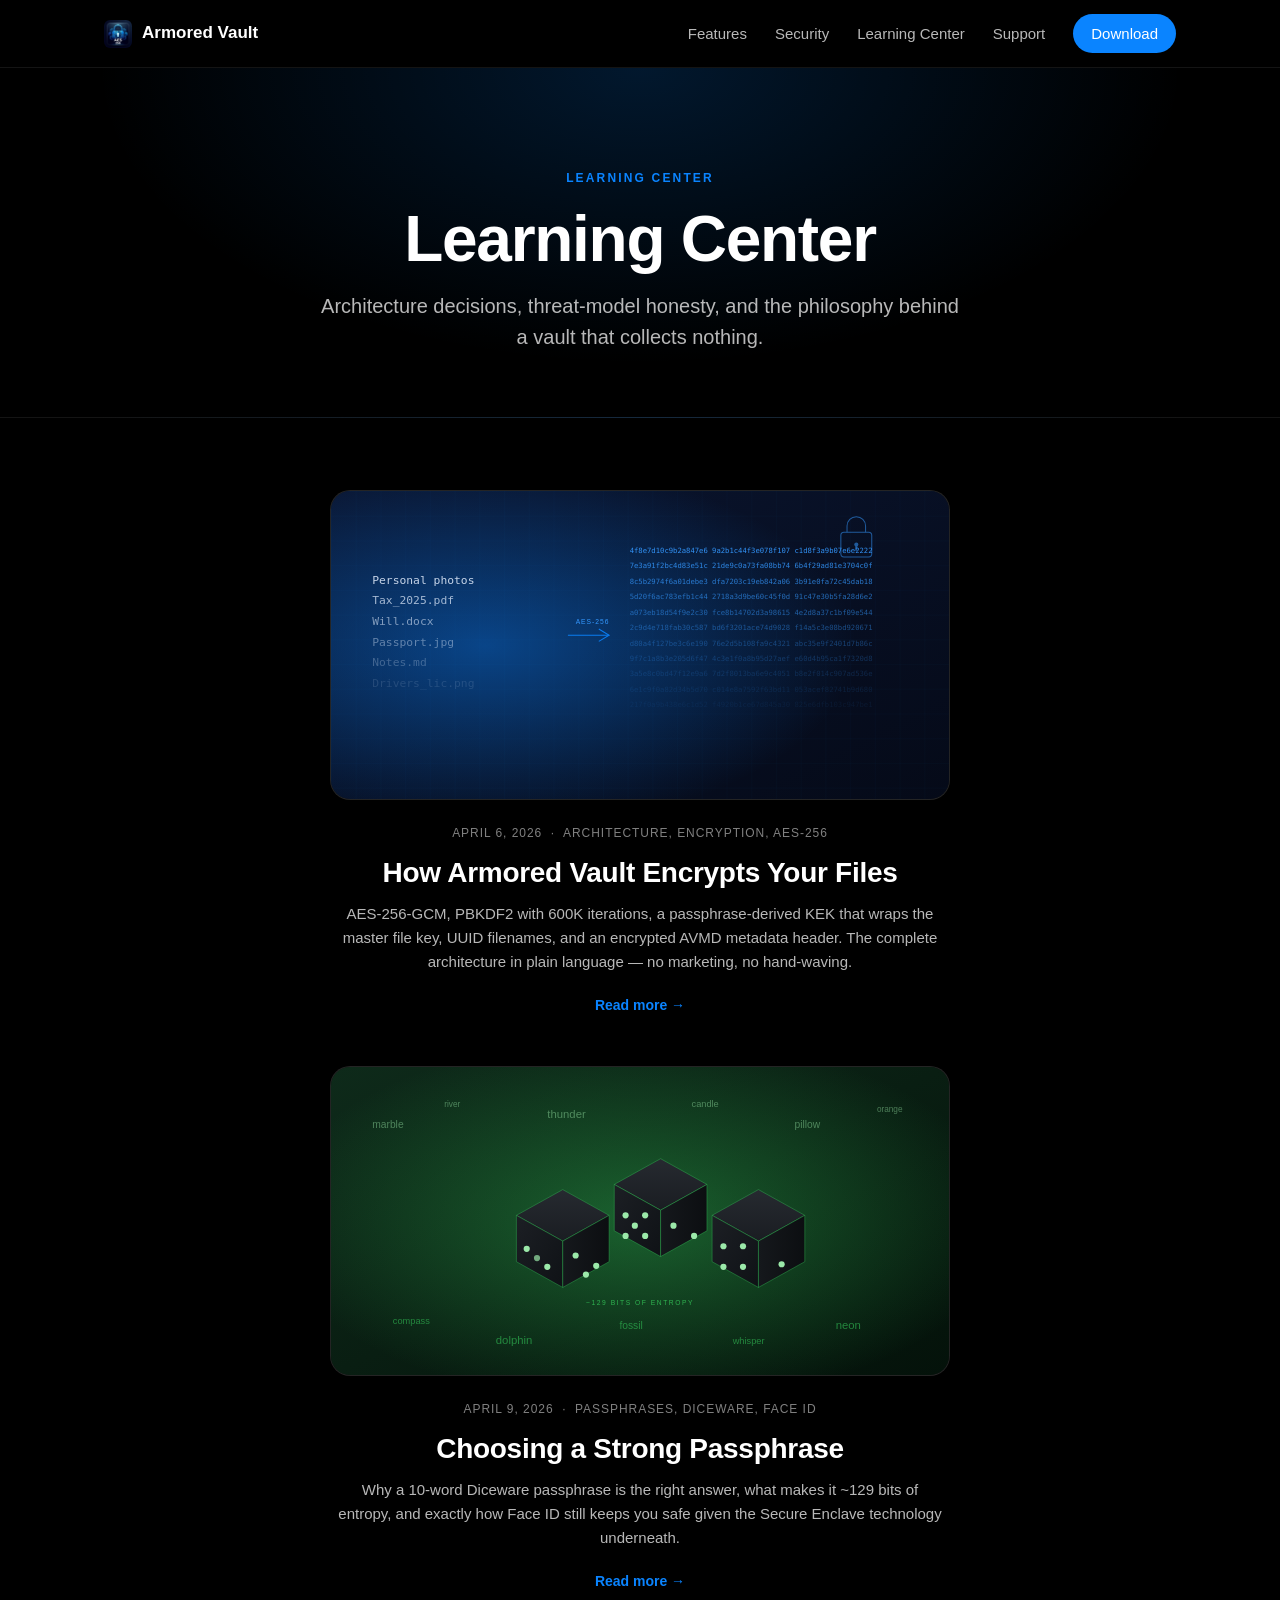
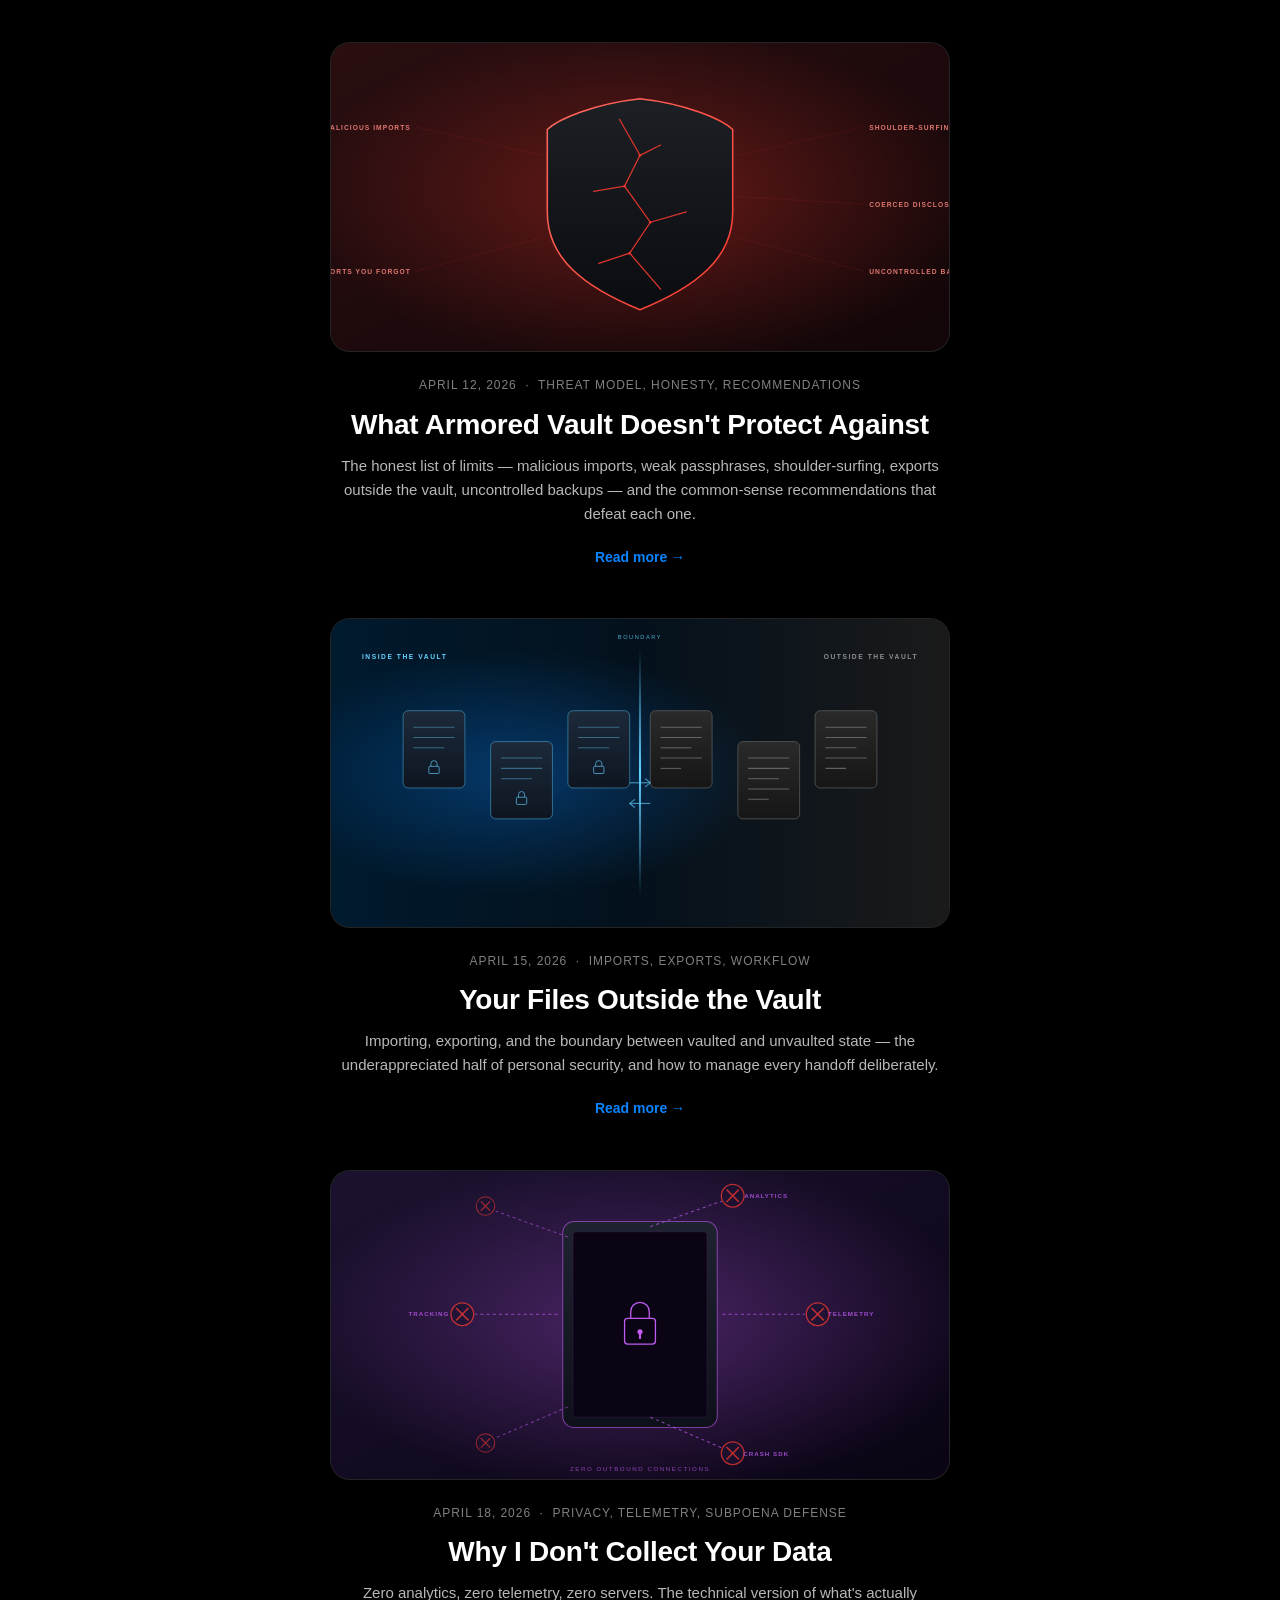
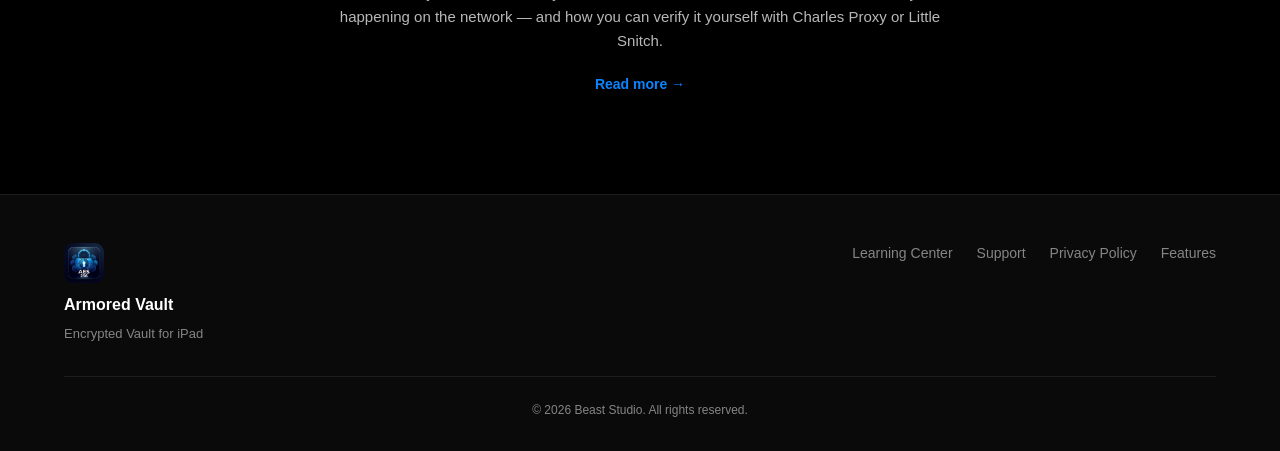
==== learning-center.html @ 6bbe424b "Replace lock emoji with Armored Vault app icon in nav and footer Add assets/app-icon.png (256×256 fr" ====
<!DOCTYPE html>
<html lang="en">
<head>
    <meta charset="UTF-8">
    <meta name="viewport" content="width=device-width, initial-scale=1.0">
    <title>Learning Center — Armored Vault</title>
    <meta name="description" content="The Armored Vault Learning Center — five plain-language articles on encryption architecture, passphrases, real-world threats, the boundary between vaulted and unvaulted files, and why no data is ever collected.">
    <link rel="icon" type="image/png" href="assets/app-icon.png">
    <link rel="apple-touch-icon" href="assets/app-icon.png">
    <link rel="stylesheet" href="style.css?v=20260426a">
</head>
<body>

<!-- ═══════════════════ NAV ═══════════════════ -->
<header class="nav">
    <div class="nav-inner">
        <a href="index.html#top" class="nav-brand">
            <img class="nav-icon" src="assets/app-icon.png" alt="">
            <span>Armored Vault</span>
        </a>
        <nav class="nav-links">
            <a href="index.html#features">Features</a>
            <a href="index.html#security">Security</a>
            <a href="learning-center.html">Learning Center</a>
            <a href="support.html">Support</a>
            <a href="index.html#download" class="nav-cta">Download</a>
        </nav>
    </div>
</header>

<!-- ═══════════════════ HERO ═══════════════════ -->
<section class="lc-hero">
    <div class="lc-hero-inner">
        <span class="eyebrow">LEARNING CENTER</span>
        <h1>Learning Center</h1>
        <p class="hero-sub">Architecture decisions, threat-model honesty, and the philosophy behind a vault that collects nothing.</p>
    </div>
</section>

<!-- ═══════════════════ POSTS ═══════════════════ -->
<section class="lc-posts">
    <div class="lc-posts-inner">

        <a class="lc-post" href="learning/01-how-encryption-works.html">
            <div class="lc-post-media">
                <img src="learning/images/01-encryption.svg" alt="Encrypted data grid" loading="lazy">
            </div>
            <div class="lc-post-body">
                <p class="lc-post-meta">April 6, 2026 &nbsp;·&nbsp; Architecture, Encryption, AES-256</p>
                <h2 class="lc-post-title">How Armored Vault Encrypts Your Files</h2>
                <p class="lc-post-excerpt">AES-256-GCM, PBKDF2 with 600K iterations, a passphrase-derived KEK that wraps the master file key, UUID filenames, and an encrypted AVMD metadata header. The complete architecture in plain language — no marketing, no hand-waving.</p>
                <span class="lc-post-cta">Read more &rarr;</span>
            </div>
        </a>

        <a class="lc-post" href="learning/02-choosing-a-strong-passphrase.html">
            <div class="lc-post-media">
                <img src="learning/images/02-passphrase.svg" alt="Diceware dice and word fragments" loading="lazy">
            </div>
            <div class="lc-post-body">
                <p class="lc-post-meta">April 9, 2026 &nbsp;·&nbsp; Passphrases, Diceware, Face ID</p>
                <h2 class="lc-post-title">Choosing a Strong Passphrase</h2>
                <p class="lc-post-excerpt">Why a 10-word Diceware passphrase is the right answer, what makes it ~129 bits of entropy, and exactly how Face ID still keeps you safe given the Secure Enclave technology underneath.</p>
                <span class="lc-post-cta">Read more &rarr;</span>
            </div>
        </a>

        <a class="lc-post" href="learning/03-what-armored-vault-doesnt-protect-against.html">
            <div class="lc-post-media">
                <img src="learning/images/03-limits.svg" alt="A shield with cracks symbolizing limits" loading="lazy">
            </div>
            <div class="lc-post-body">
                <p class="lc-post-meta">April 12, 2026 &nbsp;·&nbsp; Threat Model, Honesty, Recommendations</p>
                <h2 class="lc-post-title">What Armored Vault Doesn't Protect Against</h2>
                <p class="lc-post-excerpt">The honest list of limits — malicious imports, weak passphrases, shoulder-surfing, exports outside the vault, uncontrolled backups — and the common-sense recommendations that defeat each one.</p>
                <span class="lc-post-cta">Read more &rarr;</span>
            </div>
        </a>

        <a class="lc-post" href="learning/04-your-files-outside-the-vault.html">
            <div class="lc-post-media">
                <img src="learning/images/04-boundary.svg" alt="Files crossing the vault boundary" loading="lazy">
            </div>
            <div class="lc-post-body">
                <p class="lc-post-meta">April 15, 2026 &nbsp;·&nbsp; Imports, Exports, Workflow</p>
                <h2 class="lc-post-title">Your Files Outside the Vault</h2>
                <p class="lc-post-excerpt">Importing, exporting, and the boundary between vaulted and unvaulted state — the underappreciated half of personal security, and how to manage every handoff deliberately.</p>
                <span class="lc-post-cta">Read more &rarr;</span>
            </div>
        </a>

        <a class="lc-post" href="learning/05-why-i-dont-collect-your-data.html">
            <div class="lc-post-media">
                <img src="learning/images/05-no-data.svg" alt="Outbound network requests blocked at device" loading="lazy">
            </div>
            <div class="lc-post-body">
                <p class="lc-post-meta">April 18, 2026 &nbsp;·&nbsp; Privacy, Telemetry, Subpoena Defense</p>
                <h2 class="lc-post-title">Why I Don't Collect Your Data</h2>
                <p class="lc-post-excerpt">Zero analytics, zero telemetry, zero servers. The technical version of what's actually happening on the network — and how you can verify it yourself with Charles Proxy or Little Snitch.</p>
                <span class="lc-post-cta">Read more &rarr;</span>
            </div>
        </a>

    </div>
</section>

<!-- ═══════════════════ FOOTER ═══════════════════ -->
<footer class="footer">
    <div class="footer-inner">
        <div class="footer-brand">
            <img class="nav-icon" src="assets/app-icon.png" alt="">
            <strong>Armored Vault</strong>
            <p>Encrypted Vault for iPad</p>
        </div>
        <nav class="footer-links">
            <a href="learning-center.html">Learning Center</a>
            <a href="support.html">Support</a>
            <a href="privacy.html">Privacy Policy</a>
            <a href="index.html#features">Features</a>
        </nav>
    </div>
    <div class="footer-legal">
        <p>&copy; 2026 Beast Studio. All rights reserved.</p>
    </div>
</footer>

</body>
</html>
---- style.css ----
/* ═══════════════════ RESET & TOKENS ═══════════════════ */
*, *::before, *::after { box-sizing: border-box; margin: 0; padding: 0; }

:root {
    --bg:           #000000;
    --bg-1:         #0a0a0a;
    --bg-2:         #111111;
    --bg-3:         #161616;
    --border:       rgba(255,255,255,0.08);
    --border-2:     rgba(255,255,255,0.14);
    --text:         #ffffff;
    --text-dim:     rgba(255,255,255,0.72);
    --text-muted:   rgba(255,255,255,0.5);
    --accent:       #0a84ff;
    --accent-hi:    #3498ff;
    --green:        #34c759;
    --red:          #ff3b30;
    --orange:       #ff9f0a;
    --yellow:       #ffd60a;
    --purple:       #bf5af2;
    --indigo:       #5e5ce6;
    --mint:         #63e6e2;
    --cyan:         #64d2ff;
    --gray:         #8e8e93;

    --radius-sm:    8px;
    --radius:       14px;
    --radius-lg:    20px;
    --radius-xl:    28px;

    --shadow-sm:    0 2px 8px rgba(0,0,0,0.4);
    --shadow:       0 8px 32px rgba(0,0,0,0.6);
    --shadow-lg:    0 24px 64px rgba(0,0,0,0.7);

    --font:         -apple-system, BlinkMacSystemFont, "SF Pro Display", "SF Pro Text", "Helvetica Neue", Helvetica, Arial, sans-serif;

    --max:          1200px;
    --pad:          clamp(20px, 5vw, 80px);
}

html { scroll-behavior: smooth; }

body {
    background: var(--bg);
    color: var(--text);
    font-family: var(--font);
    font-size: 17px;
    line-height: 1.55;
    -webkit-font-smoothing: antialiased;
    overflow-x: hidden;
}

a { color: var(--accent); text-decoration: none; }
a:hover { color: var(--accent-hi); }

img { display: block; max-width: 100%; height: auto; }

/* ═══════════════════ NAV ═══════════════════ */
.nav {
    position: sticky;
    top: 0;
    z-index: 100;
    background: rgba(0,0,0,0.75);
    backdrop-filter: saturate(180%) blur(20px);
    -webkit-backdrop-filter: saturate(180%) blur(20px);
    border-bottom: 1px solid var(--border);
}
.nav-inner {
    max-width: var(--max);
    margin: 0 auto;
    padding: 14px var(--pad);
    display: flex;
    align-items: center;
    justify-content: space-between;
    gap: 20px;
}
.nav-brand {
    color: var(--text);
    font-weight: 700;
    font-size: 17px;
    display: flex;
    align-items: center;
    gap: 10px;
}
.nav-lock { font-size: 20px; }
.nav-icon {
    width: 28px;
    height: 28px;
    border-radius: 6px;
    display: block;
}
.footer-brand .nav-icon {
    width: 40px;
    height: 40px;
    border-radius: 9px;
    margin-bottom: 8px;
}
.nav-links {
    display: flex;
    align-items: center;
    gap: 28px;
}
.nav-links a {
    color: var(--text-dim);
    font-size: 15px;
    font-weight: 500;
}
.nav-links a:hover { color: var(--text); }
.nav-cta {
    background: var(--accent);
    color: #fff !important;
    padding: 8px 18px;
    border-radius: 999px;
    font-weight: 600;
}
.nav-cta:hover { background: var(--accent-hi); color: #fff !important; }

/* ═══════════════════ HERO ═══════════════════ */
.hero {
    position: relative;
    padding: clamp(60px, 10vw, 120px) var(--pad) clamp(60px, 8vw, 100px);
    background:
        radial-gradient(ellipse at 10% 10%, rgba(10,132,255,0.18), transparent 45%),
        radial-gradient(ellipse at 90% 90%, rgba(94,92,230,0.14), transparent 45%),
        var(--bg);
    overflow: hidden;
}
.hero-inner {
    max-width: var(--max);
    margin: 0 auto;
    display: grid;
    grid-template-columns: 1.1fr 1fr;
    gap: 60px;
    align-items: center;
}
.eyebrow {
    display: inline-block;
    font-size: 12px;
    letter-spacing: 0.18em;
    font-weight: 600;
    color: var(--accent-hi);
    margin-bottom: 18px;
    text-transform: uppercase;
}
.hero h1 {
    font-size: clamp(40px, 6vw, 72px);
    line-height: 1.05;
    font-weight: 800;
    letter-spacing: -0.02em;
    margin-bottom: 24px;
}
.accent {
    background: linear-gradient(135deg, var(--accent) 0%, var(--cyan) 100%);
    -webkit-background-clip: text;
    background-clip: text;
    color: transparent;
}
.hero-sub {
    font-size: clamp(16px, 1.4vw, 19px);
    color: var(--text-dim);
    margin-bottom: 32px;
    max-width: 540px;
}
.hero-ctas {
    display: flex;
    gap: 14px;
    flex-wrap: wrap;
    margin-bottom: 32px;
}
.btn {
    display: inline-block;
    padding: 14px 28px;
    border-radius: 999px;
    font-weight: 600;
    font-size: 16px;
    transition: all 0.15s ease;
    border: 1px solid transparent;
}
.btn-primary {
    background: var(--accent);
    color: #fff;
}
.btn-primary:hover { background: var(--accent-hi); color: #fff; transform: translateY(-1px); }
.btn-ghost {
    background: transparent;
    color: var(--text);
    border-color: var(--border-2);
}
.btn-ghost:hover { background: var(--bg-2); color: var(--text); }

.hero-badges {
    list-style: none;
    display: flex;
    flex-wrap: wrap;
    gap: 18px;
    font-size: 14px;
    color: var(--text-muted);
}

/* Hero device — iPad-frame screenshot */
.hero-device {
    perspective: 1800px;
}
.device-frame {
    position: relative;
    border-radius: 22px;
    padding: 10px;
    background: linear-gradient(180deg, #2a2a2a 0%, #0e0e0e 100%);
    box-shadow: var(--shadow-lg);
    transform: rotateY(-6deg) rotateX(2deg);
    border: 1px solid rgba(255,255,255,0.08);
}
.device-frame img {
    border-radius: 14px;
    display: block;
    width: 100%;
    height: auto;
}

/* ═══════════════════ SECTION HEAD (shared) ═══════════════════ */
.section-head {
    max-width: var(--max);
    margin: 0 auto clamp(40px, 5vw, 64px);
    padding: 0 var(--pad);
    text-align: center;
}
.section-head h2 {
    font-size: clamp(30px, 4vw, 48px);
    line-height: 1.1;
    font-weight: 800;
    letter-spacing: -0.02em;
    margin-bottom: 14px;
}
.section-head p {
    color: var(--text-dim);
    font-size: clamp(15px, 1.2vw, 18px);
    max-width: 640px;
    margin: 0 auto;
}

/* ═══════════════════ MARQUEE ═══════════════════ */
.marquee-section {
    padding: clamp(60px, 7vw, 100px) 0;
    background: linear-gradient(180deg, var(--bg) 0%, var(--bg-1) 100%);
    border-top: 1px solid var(--border);
    border-bottom: 1px solid var(--border);
}
.marquee {
    overflow: hidden;
    position: relative;
    mask-image: linear-gradient(90deg, transparent 0%, #000 8%, #000 92%, transparent 100%);
    -webkit-mask-image: linear-gradient(90deg, transparent 0%, #000 8%, #000 92%, transparent 100%);
}
.marquee::before,
.marquee::after {
    content: "";
    position: absolute;
    top: 0;
    width: 120px;
    height: 100%;
    pointer-events: none;
    z-index: 2;
}
.marquee-track {
    display: flex;
    gap: 28px;
    width: max-content;
    animation: scroll 90s linear infinite;
    will-change: transform;
}
.marquee:hover .marquee-track {
    animation-play-state: paused;
}
@keyframes scroll {
    from { transform: translateX(0); }
    to   { transform: translateX(calc(-50% - 14px)); } /* gap/2 offset keeps the loop seamless */
}

.shot {
    flex: 0 0 auto;
    width: clamp(320px, 32vw, 520px);
    text-align: center;
}
.shot img {
    width: 100%;
    height: auto;
    border-radius: var(--radius);
    border: 1px solid var(--border);
    background: var(--bg-2);
    box-shadow: var(--shadow);
    transition: transform 0.25s ease;
}
.shot:hover img {
    transform: scale(1.02);
    border-color: var(--border-2);
}
.shot figcaption {
    margin-top: 14px;
    font-size: 14px;
    color: var(--text-muted);
    font-weight: 500;
}

/* ═══════════════════ FEATURES ═══════════════════ */
.features {
    padding: clamp(80px, 10vw, 140px) 0;
    background: var(--bg);
}
.feature-grid {
    max-width: var(--max);
    margin: 0 auto;
    padding: 0 var(--pad);
    display: grid;
    grid-template-columns: repeat(auto-fill, minmax(280px, 1fr));
    gap: 20px;
}
.feature {
    background: var(--bg-2);
    border: 1px solid var(--border);
    border-radius: var(--radius-lg);
    padding: 28px 24px;
    transition: all 0.2s ease;
}
.feature:hover {
    transform: translateY(-2px);
    border-color: var(--border-2);
    background: var(--bg-3);
}
.feature-icon {
    width: 48px;
    height: 48px;
    border-radius: 12px;
    display: flex;
    align-items: center;
    justify-content: center;
    font-size: 24px;
    margin-bottom: 18px;
    background: rgba(10,132,255,0.12);
}
.feature-icon.blue   { background: rgba(10,132,255,0.14); }
.feature-icon.green  { background: rgba(52,199,89,0.14); }
.feature-icon.red    { background: rgba(255,59,48,0.14); }
.feature-icon.orange { background: rgba(255,159,10,0.14); }
.feature-icon.yellow { background: rgba(255,214,10,0.14); }
.feature-icon.purple { background: rgba(191,90,242,0.14); }
.feature-icon.indigo { background: rgba(94,92,230,0.14); }
.feature-icon.mint   { background: rgba(99,230,226,0.14); }
.feature-icon.cyan   { background: rgba(100,210,255,0.14); }
.feature-icon.gray   { background: rgba(142,142,147,0.18); }
.feature h3 {
    font-size: 19px;
    font-weight: 700;
    margin-bottom: 8px;
    letter-spacing: -0.01em;
}
.feature p {
    font-size: 15px;
    color: var(--text-dim);
    line-height: 1.5;
}

/* ═══════════════════ SECURITY ═══════════════════ */
.security {
    padding: clamp(80px, 10vw, 140px) 0;
    background: var(--bg-1);
    border-top: 1px solid var(--border);
    border-bottom: 1px solid var(--border);
}
.sec-grid {
    max-width: var(--max);
    margin: 0 auto;
    padding: 0 var(--pad);
    display: grid;
    grid-template-columns: repeat(auto-fill, minmax(300px, 1fr));
    gap: 20px;
}
.sec-card {
    padding: 28px 24px;
    background: var(--bg-2);
    border: 1px solid var(--border);
    border-radius: var(--radius-lg);
    border-left: 3px solid var(--accent);
}
.sec-card h4 {
    font-size: 18px;
    font-weight: 700;
    margin-bottom: 10px;
}
.sec-card p {
    color: var(--text-dim);
    font-size: 15px;
}

/* ═══════════════════ DIFFERENTIATORS ═══════════════════ */
.differentiators {
    padding: clamp(80px, 10vw, 140px) 0;
    background: var(--bg);
}
.diff-grid {
    max-width: 1000px;
    margin: 0 auto;
    padding: 0 var(--pad);
    display: grid;
    grid-template-columns: 1fr 1fr;
    gap: 24px;
}
.diff-col {
    background: var(--bg-2);
    border: 1px solid var(--border);
    border-radius: var(--radius-lg);
    padding: 32px;
}
.pros-col {
    background: linear-gradient(180deg, rgba(10,132,255,0.08), transparent), var(--bg-2);
    border-color: rgba(10,132,255,0.3);
}
.diff-col h4 {
    font-size: 18px;
    font-weight: 700;
    margin-bottom: 18px;
    padding-bottom: 14px;
    border-bottom: 1px solid var(--border);
}
.pros-col h4 { color: var(--accent-hi); }
.diff-list {
    list-style: none;
    display: flex;
    flex-direction: column;
    gap: 12px;
}
.diff-list li {
    font-size: 15px;
    color: var(--text-dim);
    padding-left: 26px;
    position: relative;
    line-height: 1.4;
}
.diff-list.cons li::before {
    content: "\2715";
    position: absolute;
    left: 0;
    top: 0;
    color: var(--red);
    font-weight: 700;
}
.diff-list.pros li::before {
    content: "\2713";
    position: absolute;
    left: 0;
    top: 0;
    color: var(--green);
    font-weight: 700;
}

/* ═══════════════════ AUDIENCE ═══════════════════ */
.audience {
    padding: clamp(60px, 8vw, 100px) 0;
    background: var(--bg-1);
    border-top: 1px solid var(--border);
}
.persona-grid {
    max-width: var(--max);
    margin: 0 auto;
    padding: 0 var(--pad);
    display: grid;
    grid-template-columns: repeat(auto-fill, minmax(220px, 1fr));
    gap: 16px;
}
.persona {
    padding: 24px;
    background: var(--bg-2);
    border: 1px solid var(--border);
    border-radius: var(--radius);
    text-align: center;
    font-size: 14px;
    color: var(--text-dim);
}
.persona span {
    font-size: 32px;
    display: block;
    margin-bottom: 12px;
}
.persona strong {
    color: var(--text);
    font-size: 16px;
    display: block;
    margin-bottom: 6px;
}

/* ═══════════════════ FAQ ═══════════════════ */
.faq {
    padding: clamp(80px, 10vw, 140px) 0;
    background: var(--bg);
    border-top: 1px solid var(--border);
}
.faq-list {
    max-width: 800px;
    margin: 0 auto;
    padding: 0 var(--pad);
}
.faq-list details {
    background: var(--bg-2);
    border: 1px solid var(--border);
    border-radius: var(--radius);
    padding: 0 24px;
    margin-bottom: 12px;
    overflow: hidden;
}
.faq-list details[open] {
    border-color: var(--border-2);
    background: var(--bg-3);
}
.faq-list summary {
    padding: 20px 0;
    font-weight: 600;
    font-size: 16px;
    cursor: pointer;
    list-style: none;
    position: relative;
    padding-right: 40px;
}
.faq-list summary::-webkit-details-marker { display: none; }
.faq-list summary::after {
    content: "+";
    position: absolute;
    right: 0;
    top: 50%;
    transform: translateY(-50%);
    color: var(--accent);
    font-size: 22px;
    font-weight: 300;
    transition: transform 0.2s ease;
}
.faq-list details[open] summary::after {
    content: "\2212";
}
.faq-list details p {
    padding: 0 0 20px;
    color: var(--text-dim);
    font-size: 15px;
    line-height: 1.6;
}

/* ═══════════════════ DOWNLOAD ═══════════════════ */
.download {
    padding: clamp(80px, 10vw, 140px) var(--pad);
    background:
        radial-gradient(ellipse at center, rgba(10,132,255,0.18), transparent 60%),
        var(--bg);
    text-align: center;
    border-top: 1px solid var(--border);
}
.download-inner {
    max-width: 720px;
    margin: 0 auto;
}
.download h2 {
    font-size: clamp(30px, 4.5vw, 52px);
    font-weight: 800;
    letter-spacing: -0.02em;
    margin-bottom: 14px;
}
.download p {
    color: var(--text-dim);
    font-size: 17px;
    margin-bottom: 32px;
}
.app-store-btn {
    display: inline-block;
    margin-bottom: 16px;
}
.app-store-pill {
    display: flex;
    align-items: center;
    gap: 12px;
    background: #000;
    border: 1px solid var(--border-2);
    color: #fff;
    padding: 12px 24px;
    border-radius: 12px;
    transition: all 0.15s ease;
    min-width: 220px;
    justify-content: center;
}
.app-store-pill:hover {
    background: #111;
    border-color: #fff;
    transform: translateY(-1px);
}
.app-store-apple {
    font-size: 32px;
    line-height: 1;
}
.app-store-text {
    display: flex;
    flex-direction: column;
    align-items: flex-start;
    line-height: 1.1;
}
.app-store-text small {
    font-size: 11px;
    opacity: 0.8;
}
.app-store-text strong {
    font-size: 19px;
    font-weight: 600;
}
.coming-soon {
    font-size: 13px !important;
    color: var(--text-muted) !important;
    margin: 0 !important;
}

/* ═══════════════════ FOOTER ═══════════════════ */
.footer {
    padding: 48px var(--pad) 32px;
    background: var(--bg-1);
    border-top: 1px solid var(--border);
}
.footer-inner {
    max-width: var(--max);
    margin: 0 auto;
    display: flex;
    justify-content: space-between;
    align-items: flex-start;
    gap: 40px;
    flex-wrap: wrap;
    padding-bottom: 32px;
    border-bottom: 1px solid var(--border);
}
.footer-brand strong {
    display: block;
    font-size: 16px;
    margin-bottom: 4px;
}
.footer-brand p {
    font-size: 13px;
    color: var(--text-muted);
}
.footer-brand {
    display: flex;
    flex-direction: column;
    gap: 2px;
}
.footer-brand .nav-lock {
    margin-bottom: 8px;
}
.footer-links {
    display: flex;
    gap: 24px;
    flex-wrap: wrap;
}
.footer-links a {
    color: var(--text-muted);
    font-size: 14px;
}
.footer-links a:hover { color: var(--text); }
.footer-legal {
    max-width: var(--max);
    margin: 24px auto 0;
    font-size: 12px;
    color: var(--text-muted);
    text-align: center;
}

/* ═══════════════════ RESPONSIVE ═══════════════════ */
@media (max-width: 880px) {
    .nav-links a:not(.nav-cta) { display: none; }
    .hero-inner {
        grid-template-columns: 1fr;
        gap: 40px;
    }
    .device-frame { transform: none; }
    .diff-grid { grid-template-columns: 1fr; }
    .shot { width: 85vw; max-width: 460px; }
    .marquee-track { animation-duration: 70s; }
}

@media (prefers-reduced-motion: reduce) {
    .marquee-track { animation: none; }
    .marquee { overflow-x: auto; }
    html { scroll-behavior: auto; }
}

/* ═══════════════════ SUPPORT PAGE ═══════════════════ */
.support-hero {
    padding: clamp(80px, 10vw, 140px) var(--pad) clamp(40px, 5vw, 60px);
    background:
        radial-gradient(ellipse at 50% 0%, rgba(10,132,255,0.14), transparent 55%),
        var(--bg);
    text-align: center;
    border-bottom: 1px solid var(--border);
}
.support-hero-inner {
    max-width: 720px;
    margin: 0 auto;
}
.support-hero h1 {
    font-size: clamp(38px, 5.5vw, 64px);
    line-height: 1.08;
    font-weight: 800;
    letter-spacing: -0.02em;
    margin-bottom: 20px;
}
.support-hero .hero-sub {
    margin: 0 auto;
    color: var(--text-dim);
}

.support-contact {
    padding: clamp(40px, 6vw, 72px) var(--pad);
    background: var(--bg);
}
.support-contact-inner {
    max-width: 720px;
    margin: 0 auto;
}
.contact-card {
    background: var(--bg-2);
    border: 1px solid var(--border);
    border-radius: var(--radius-lg);
    padding: clamp(32px, 4vw, 48px);
    text-align: center;
    transition: all 0.2s ease;
}
.contact-card:hover {
    border-color: var(--border-2);
    background: var(--bg-3);
}
.contact-icon {
    font-size: 40px;
    margin-bottom: 12px;
}
.contact-card h3 {
    font-size: 22px;
    font-weight: 700;
    margin-bottom: 10px;
    letter-spacing: -0.01em;
}
.contact-card p {
    font-size: 17px;
    color: var(--text-dim);
    margin-bottom: 6px;
}
.contact-card p:last-child {
    margin-bottom: 0;
}
.contact-card a {
    font-weight: 600;
    font-size: 19px;
}
.contact-meta {
    font-size: 14px !important;
    color: var(--text-muted) !important;
    margin-top: 10px !important;
}
.contact-meta strong {
    color: var(--text-dim);
    font-weight: 600;
}

/* ═══════════════════ LEGAL / PRIVACY ═══════════════════ */
.legal {
    padding: clamp(40px, 6vw, 72px) var(--pad) clamp(60px, 8vw, 100px);
    background: var(--bg);
}
.legal-inner {
    max-width: 760px;
    margin: 0 auto;
}
.legal .effective {
    font-size: 14px;
    color: var(--text-muted);
    margin-bottom: 32px;
    padding-bottom: 24px;
    border-bottom: 1px solid var(--border);
}
.legal h2 {
    font-size: 20px;
    font-weight: 700;
    color: var(--text);
    margin-top: 36px;
    margin-bottom: 12px;
    letter-spacing: -0.01em;
}
.legal h2:first-of-type { margin-top: 0; }
.legal p {
    color: var(--text-dim);
    font-size: 16px;
    margin-bottom: 16px;
}
.legal ul {
    list-style: none;
    padding: 0;
    margin-bottom: 20px;
}
.legal li {
    color: var(--text-dim);
    font-size: 16px;
    padding-left: 24px;
    position: relative;
    margin-bottom: 10px;
}
.legal li::before {
    content: "•";
    color: var(--accent);
    position: absolute;
    left: 8px;
    font-weight: 700;
}
.legal strong {
    color: var(--text);
    font-weight: 600;
}

/* ═══════════════════ LIGHTBOX ═══════════════════ */
.lightbox {
    position: fixed;
    inset: 0;
    z-index: 1000;
    background: rgba(0, 0, 0, 0.95);
    backdrop-filter: blur(8px);
    -webkit-backdrop-filter: blur(8px);
    display: none;
    align-items: center;
    justify-content: center;
    padding: clamp(16px, 4vw, 48px);
    cursor: zoom-out;
    opacity: 0;
    transition: opacity 0.2s ease;
}
.lightbox.open {
    display: flex;
    opacity: 1;
}
.lightbox-img {
    max-width: 95vw;
    max-height: 90vh;
    width: auto;
    height: auto;
    object-fit: contain;
    border-radius: var(--radius);
    box-shadow: var(--shadow-lg);
    border: 1px solid var(--border-2);
    cursor: zoom-out;
    user-select: none;
    -webkit-user-drag: none;
}
.lightbox-close {
    position: absolute;
    top: clamp(16px, 2vw, 28px);
    right: clamp(16px, 2vw, 28px);
    width: 44px;
    height: 44px;
    border-radius: 50%;
    border: 1px solid var(--border-2);
    background: rgba(0, 0, 0, 0.6);
    color: #fff;
    font-size: 28px;
    line-height: 1;
    font-weight: 300;
    cursor: pointer;
    display: flex;
    align-items: center;
    justify-content: center;
    padding: 0;
    z-index: 1001;
    transition: all 0.15s ease;
    -webkit-backdrop-filter: blur(10px);
    backdrop-filter: blur(10px);
}
.lightbox-close:hover {
    background: rgba(255, 255, 255, 0.12);
    border-color: #fff;
    transform: scale(1.05);
}
.lightbox-close:active {
    transform: scale(0.96);
}

/* ═══════════════════ LEARNING CENTER INDEX ═══════════════════ */
/* Reuses .support-hero for the page hero and .features / .feature-grid
   for the article grid. Adds a small "Article 0X" eyebrow above the
   feature card title and a "Read the article →" CTA at the bottom. */
.feature-link {
    text-decoration: none;
    color: inherit;
    display: flex;
    flex-direction: column;
    transition: border-color 0.2s ease, transform 0.2s ease, background 0.2s ease;
}
.feature-link:hover {
    border-color: var(--accent);
    transform: translateY(-2px);
    color: inherit;
}
.feature-num {
    display: inline-block;
    font-size: 11px;
    font-weight: 700;
    letter-spacing: 0.18em;
    text-transform: uppercase;
    color: var(--accent-hi);
    margin-bottom: 8px;
}
.feature-cta {
    margin-top: auto;
    padding-top: 16px;
    color: var(--accent);
    font-size: 15px;
    font-weight: 600;
}
.feature-link:hover .feature-cta { color: var(--accent-hi); }

/* ═══════════════════ ARTICLE PAGES ═══════════════════ */
.article-hero .article-back {
    display: inline-block;
    margin-bottom: 18px;
    color: var(--text-muted);
    font-size: 14px;
    font-weight: 500;
}
.article-hero .article-back:hover { color: var(--accent); }
.article-hero h1 {
    margin-bottom: 18px;
}
.article-meta {
    color: var(--text-muted);
    font-size: 14px;
    letter-spacing: 0.02em;
    margin: 0;
}

.article-section {
    padding: clamp(48px, 6vw, 80px) var(--pad) clamp(60px, 8vw, 120px);
    background: var(--bg);
}
.article-inner {
    max-width: 720px;
    margin: 0 auto;
}

.article-body {
    color: var(--text-dim);
    font-size: 17px;
    line-height: 1.75;
}
.article-body h2 {
    color: var(--text);
    font-size: clamp(24px, 3vw, 32px);
    font-weight: 700;
    letter-spacing: -0.01em;
    margin: 48px 0 16px;
    line-height: 1.2;
}
.article-body h2:first-child { margin-top: 0; }
.article-body h3 {
    color: var(--text);
    font-size: clamp(19px, 2vw, 22px);
    font-weight: 700;
    margin: 32px 0 12px;
    line-height: 1.3;
}
.article-body p { margin-bottom: 18px; }
.article-body strong { color: var(--text); font-weight: 600; }
.article-body em { color: var(--text); font-style: italic; }
.article-body a { color: var(--accent); }
.article-body a:hover { color: var(--accent-hi); text-decoration: underline; }

.article-body ul,
.article-body ol {
    margin: 0 0 22px;
    padding-left: 28px;
}
.article-body li { margin-bottom: 10px; }
.article-body li::marker { color: var(--accent); }

.article-body code {
    background: var(--bg-2);
    border: 1px solid var(--border);
    padding: 2px 6px;
    border-radius: 5px;
    font-family: "SF Mono", ui-monospace, Menlo, Monaco, Consolas, monospace;
    font-size: 0.9em;
    color: var(--text);
}
.article-body pre {
    background: var(--bg-2);
    border: 1px solid var(--border);
    border-radius: var(--radius-sm);
    padding: 18px 20px;
    margin: 0 0 22px;
    overflow-x: auto;
    line-height: 1.5;
}
.article-body pre code {
    background: transparent;
    border: none;
    padding: 0;
    border-radius: 0;
    font-size: 14px;
    color: var(--text);
}

.article-body hr {
    border: none;
    border-top: 1px solid var(--border);
    margin: 32px 0;
}

.table-wrap {
    overflow-x: auto;
    margin: 0 0 24px;
    border: 1px solid var(--border);
    border-radius: var(--radius-sm);
}
.article-body table {
    width: 100%;
    border-collapse: collapse;
    font-size: 15px;
}
.article-body th,
.article-body td {
    padding: 12px 14px;
    text-align: left;
    border-bottom: 1px solid var(--border);
    vertical-align: top;
}
.article-body th {
    background: var(--bg-2);
    color: var(--text);
    font-weight: 600;
    font-size: 13px;
    letter-spacing: 0.02em;
    text-transform: uppercase;
}
.article-body tbody tr:last-child td { border-bottom: none; }
.article-body td code { white-space: nowrap; }

/* Article pager */
.article-pager {
    display: grid;
    grid-template-columns: 1fr 1fr;
    gap: 16px;
    margin-top: 56px;
    padding-top: 28px;
    border-top: 1px solid var(--border);
}
.pager {
    display: flex;
    flex-direction: column;
    gap: 6px;
    padding: 20px 22px;
    background: var(--bg-2);
    border: 1px solid var(--border);
    border-radius: var(--radius);
    color: var(--text);
    transition: border-color 0.2s ease, background 0.2s ease;
    text-decoration: none;
}
.pager:hover {
    border-color: var(--accent);
    background: var(--bg-3);
    color: var(--text);
}
.pager.next { text-align: right; }
.pager-empty {
    background: transparent;
    border: 1px dashed var(--border);
}
.pager-label {
    color: var(--accent);
    font-size: 13px;
    font-weight: 600;
    letter-spacing: 0.02em;
}
.pager-title {
    color: var(--text);
    font-size: 15px;
    font-weight: 600;
}

@media (max-width: 640px) {
    .article-pager { grid-template-columns: 1fr; }
    .pager.next { text-align: left; }
}

/* Support page → Learning Center link */
.support-learn-more {
    max-width: 720px;
    margin: 32px auto 0;
    padding: 0 var(--pad);
    text-align: center;
}
.support-learn-more a {
    color: var(--accent);
    font-weight: 600;
    font-size: 15px;
}
.support-learn-more a:hover { color: var(--accent-hi); }

/* ═══════════════════ LEARNING CENTER (blog-style) ═══════════════════ */
.lc-hero {
    padding: 96px var(--pad) 64px;
    text-align: center;
    background:
        radial-gradient(ellipse at 50% 0%, rgba(10,132,255,0.18), transparent 60%),
        var(--bg);
    border-bottom: 1px solid var(--border);
}
.lc-hero-inner {
    max-width: 760px;
    margin: 0 auto;
}
.lc-hero .eyebrow {
    display: inline-block;
    color: var(--accent);
    font-size: 12px;
    font-weight: 700;
    letter-spacing: 0.18em;
    margin-bottom: 18px;
}
.lc-hero h1 {
    font-size: clamp(40px, 6vw, 64px);
    font-weight: 700;
    letter-spacing: -0.02em;
    line-height: 1.05;
    margin-bottom: 18px;
}
.lc-hero .hero-sub {
    color: var(--text-dim);
    font-size: clamp(17px, 2vw, 20px);
    line-height: 1.55;
    max-width: 640px;
    margin: 0 auto;
}

.lc-posts {
    padding: 72px var(--pad) 96px;
}
.lc-posts-inner {
    max-width: 620px;
    margin: 0 auto;
    display: grid;
    gap: 48px;
}

.lc-post {
    display: block;
    color: var(--text);
    text-decoration: none;
    text-align: center;
    transition: transform 0.25s ease;
}
.lc-post:hover {
    transform: translateY(-3px);
    color: var(--text);
}

.lc-post-media {
    aspect-ratio: 2 / 1;
    overflow: hidden;
    background: var(--bg-2);
    border: 1px solid var(--border);
    border-radius: var(--radius-lg);
    margin-bottom: 24px;
    transition: border-color 0.25s ease, box-shadow 0.25s ease;
}
.lc-post:hover .lc-post-media {
    border-color: var(--border-2);
    box-shadow: var(--shadow);
}
.lc-post-media img {
    width: 100%;
    height: 100%;
    object-fit: cover;
    display: block;
    transition: transform 0.4s ease;
}
.lc-post:hover .lc-post-media img {
    transform: scale(1.02);
}

.lc-post-body {
    padding: 0 4px;
}
.lc-post-meta {
    color: var(--text-muted);
    font-size: 12px;
    font-weight: 500;
    letter-spacing: 0.08em;
    text-transform: uppercase;
    margin-bottom: 12px;
}
.lc-post-title {
    font-size: clamp(22px, 2.6vw, 28px);
    font-weight: 700;
    letter-spacing: -0.01em;
    line-height: 1.25;
    margin-bottom: 12px;
    color: var(--text);
}
.lc-post-excerpt {
    color: var(--text-dim);
    font-size: 15px;
    line-height: 1.6;
    margin-bottom: 18px;
}
.lc-post-cta {
    display: inline-block;
    color: var(--accent);
    font-size: 14px;
    font-weight: 600;
    transition: color 0.2s ease, transform 0.2s ease;
}
.lc-post:hover .lc-post-cta {
    color: var(--accent-hi);
    transform: translateX(2px);
}

@media (max-width: 640px) {
    .lc-hero { padding: 72px var(--pad) 48px; }
    .lc-posts { padding: 48px var(--pad) 72px; }
    .lc-posts-inner { gap: 36px; }
}

/* Article hero image (top of each article page) */
.article-hero-image {
    max-width: 620px;
    margin: 0 auto 48px;
    padding: 0 var(--pad);
}
.article-hero-image img {
    width: 100%;
    aspect-ratio: 2 / 1;
    object-fit: cover;
    border-radius: var(--radius-lg);
    border: 1px solid var(--border);
    display: block;
}
@media (max-width: 640px) {
    .article-hero-image { margin-bottom: 32px; }
}
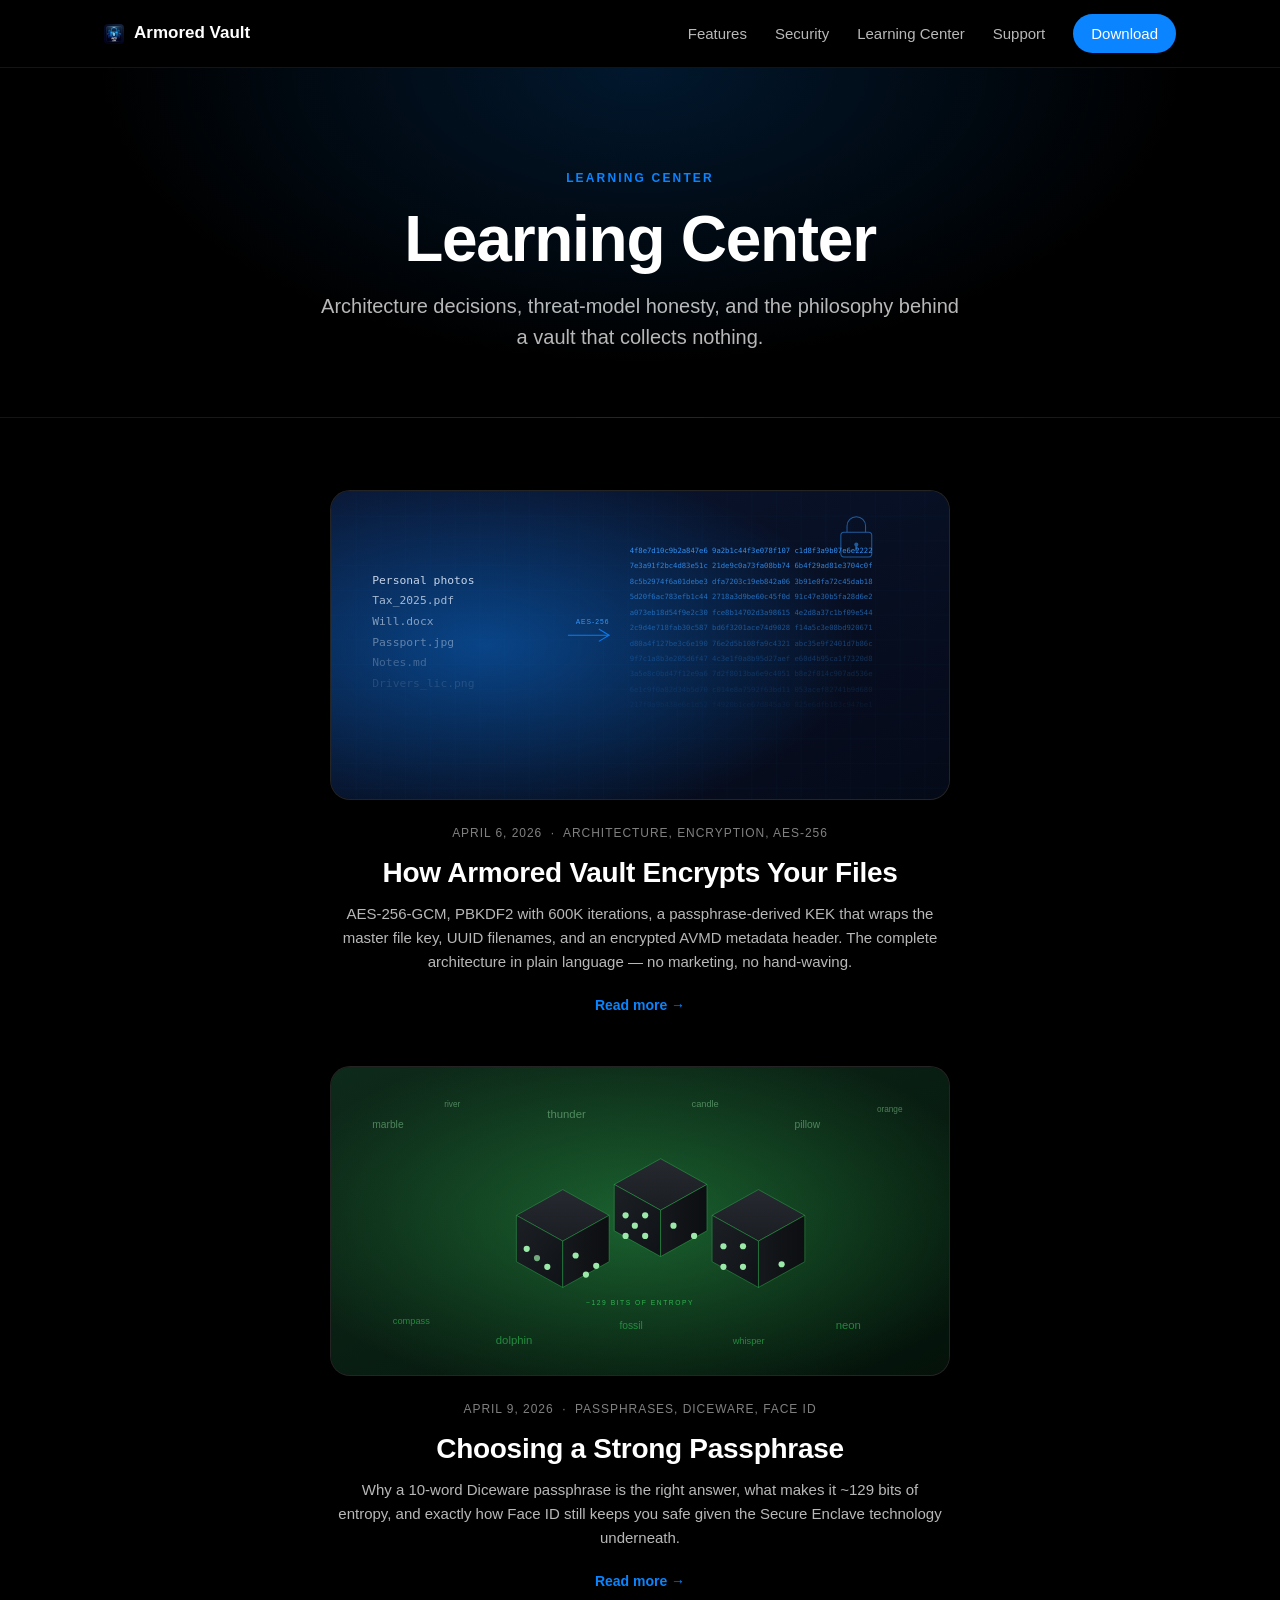
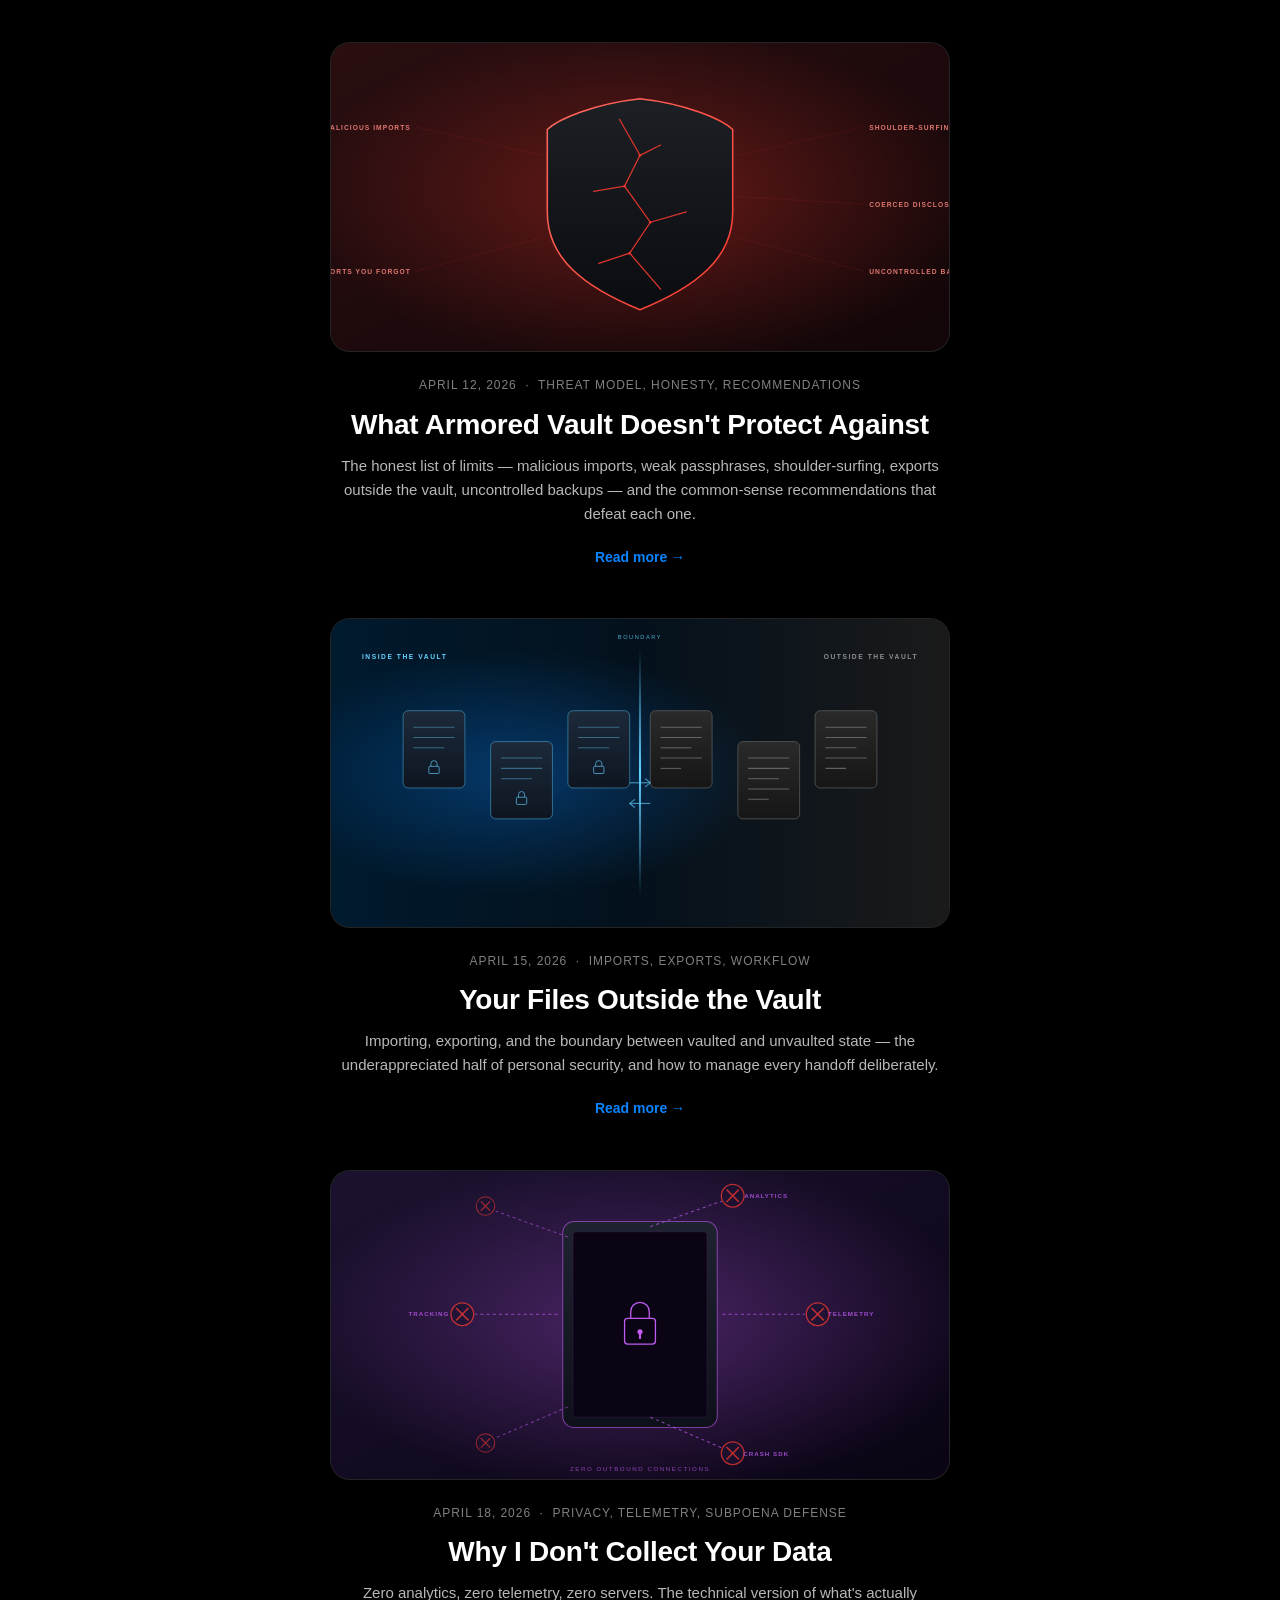
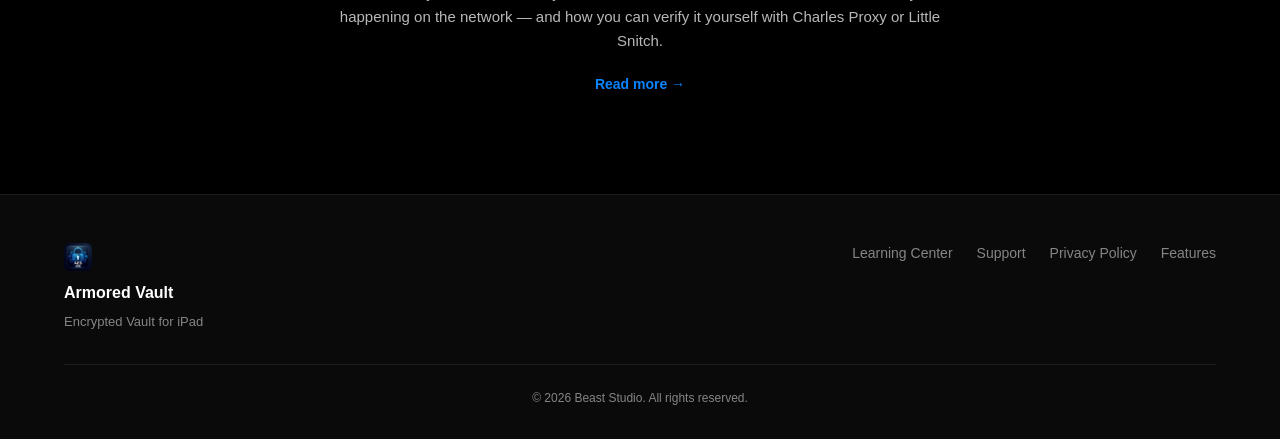
==== commit ec2f827a: "Bump CSS cache-bust to v=20260426b for icon-size update Co-Authored-By: Claude Opus 4.7 <noreply@ant" ====
--- a/learning-center.html
+++ b/learning-center.html
@@ -7,7 +7,7 @@
     <meta name="description" content="The Armored Vault Learning Center — five plain-language articles on encryption architecture, passphrases, real-world threats, the boundary between vaulted and unvaulted files, and why no data is ever collected.">
     <link rel="icon" type="image/png" href="assets/app-icon.png">
     <link rel="apple-touch-icon" href="assets/app-icon.png">
-    <link rel="stylesheet" href="style.css?v=20260426a">
+    <link rel="stylesheet" href="style.css?v=20260426b">
 </head>
 <body>
 
--- a/style.css
+++ b/style.css
@@ -84,15 +84,15 @@
 }
 .nav-lock { font-size: 20px; }
 .nav-icon {
+    width: 20px;
+    height: 20px;
+    border-radius: 4px;
+    display: block;
+}
+.footer-brand .nav-icon {
     width: 28px;
     height: 28px;
     border-radius: 6px;
-    display: block;
-}
-.footer-brand .nav-icon {
-    width: 40px;
-    height: 40px;
-    border-radius: 9px;
     margin-bottom: 8px;
 }
 .nav-links {
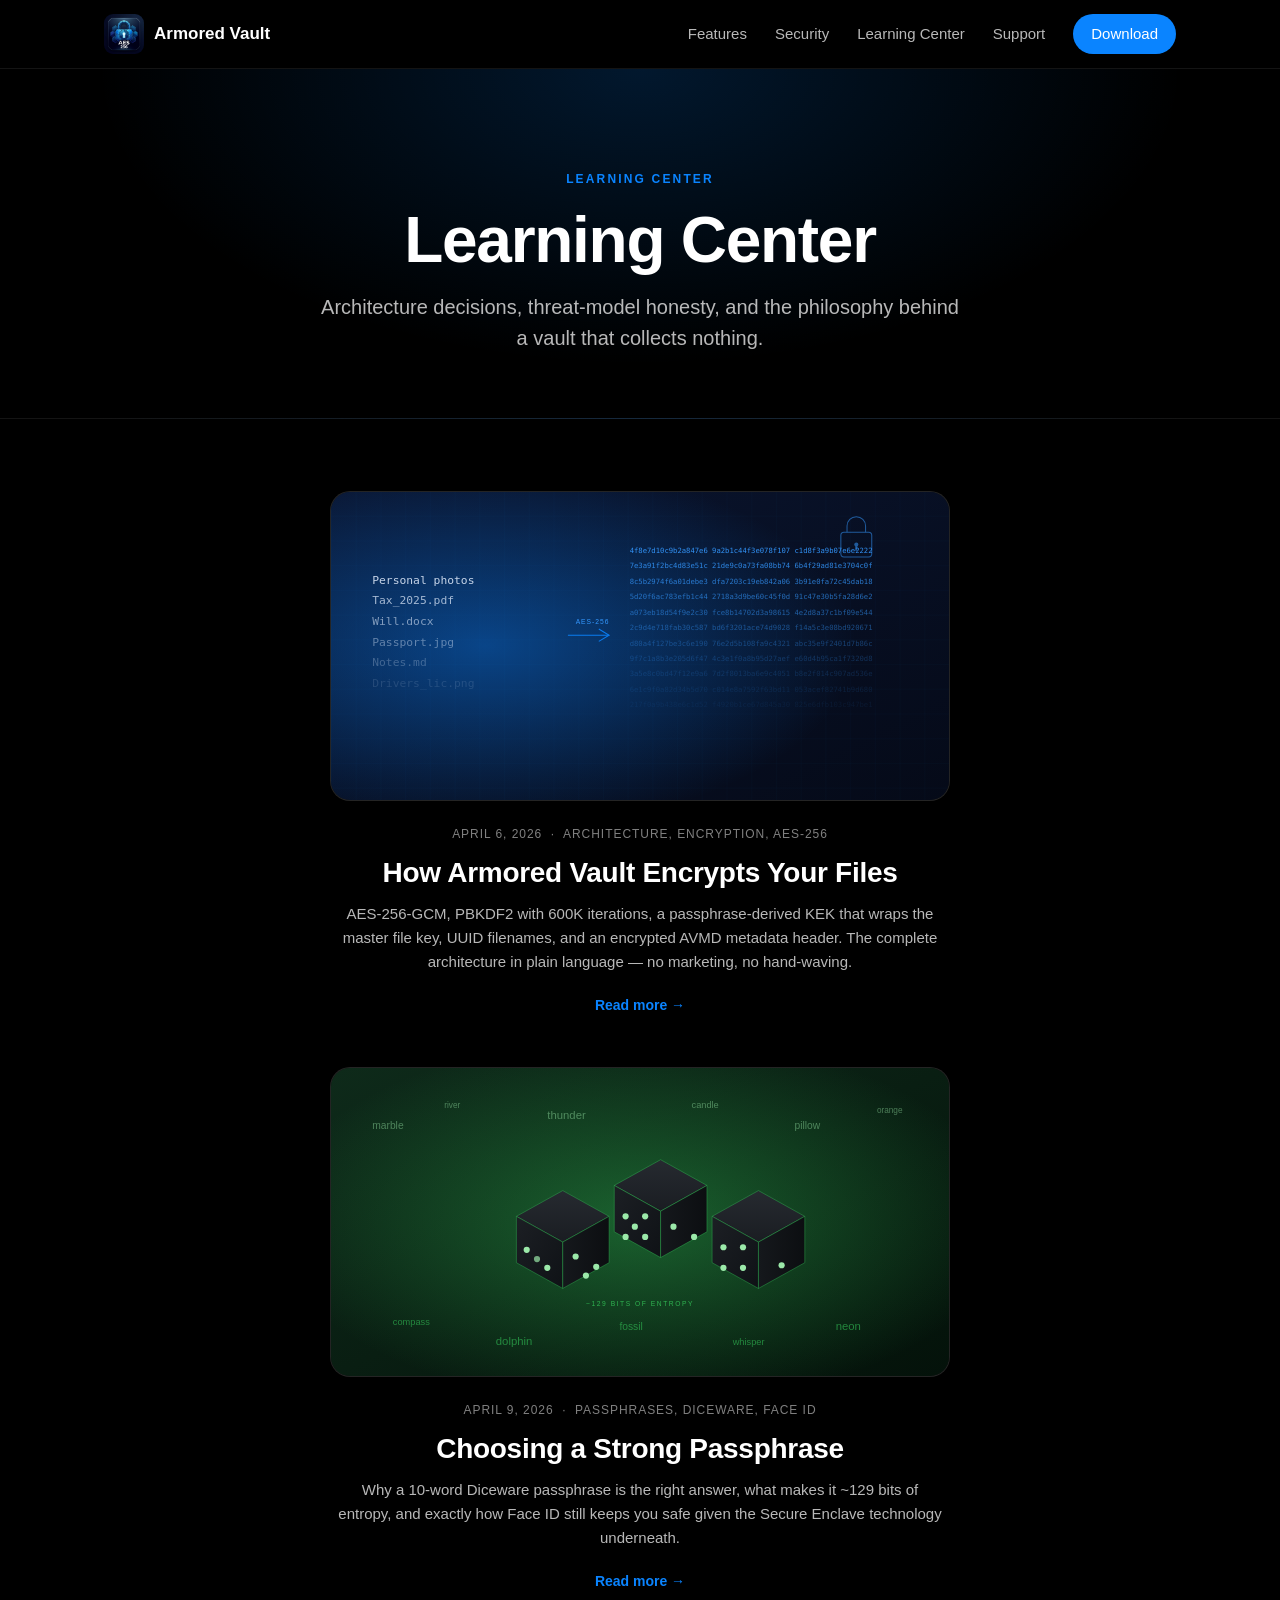
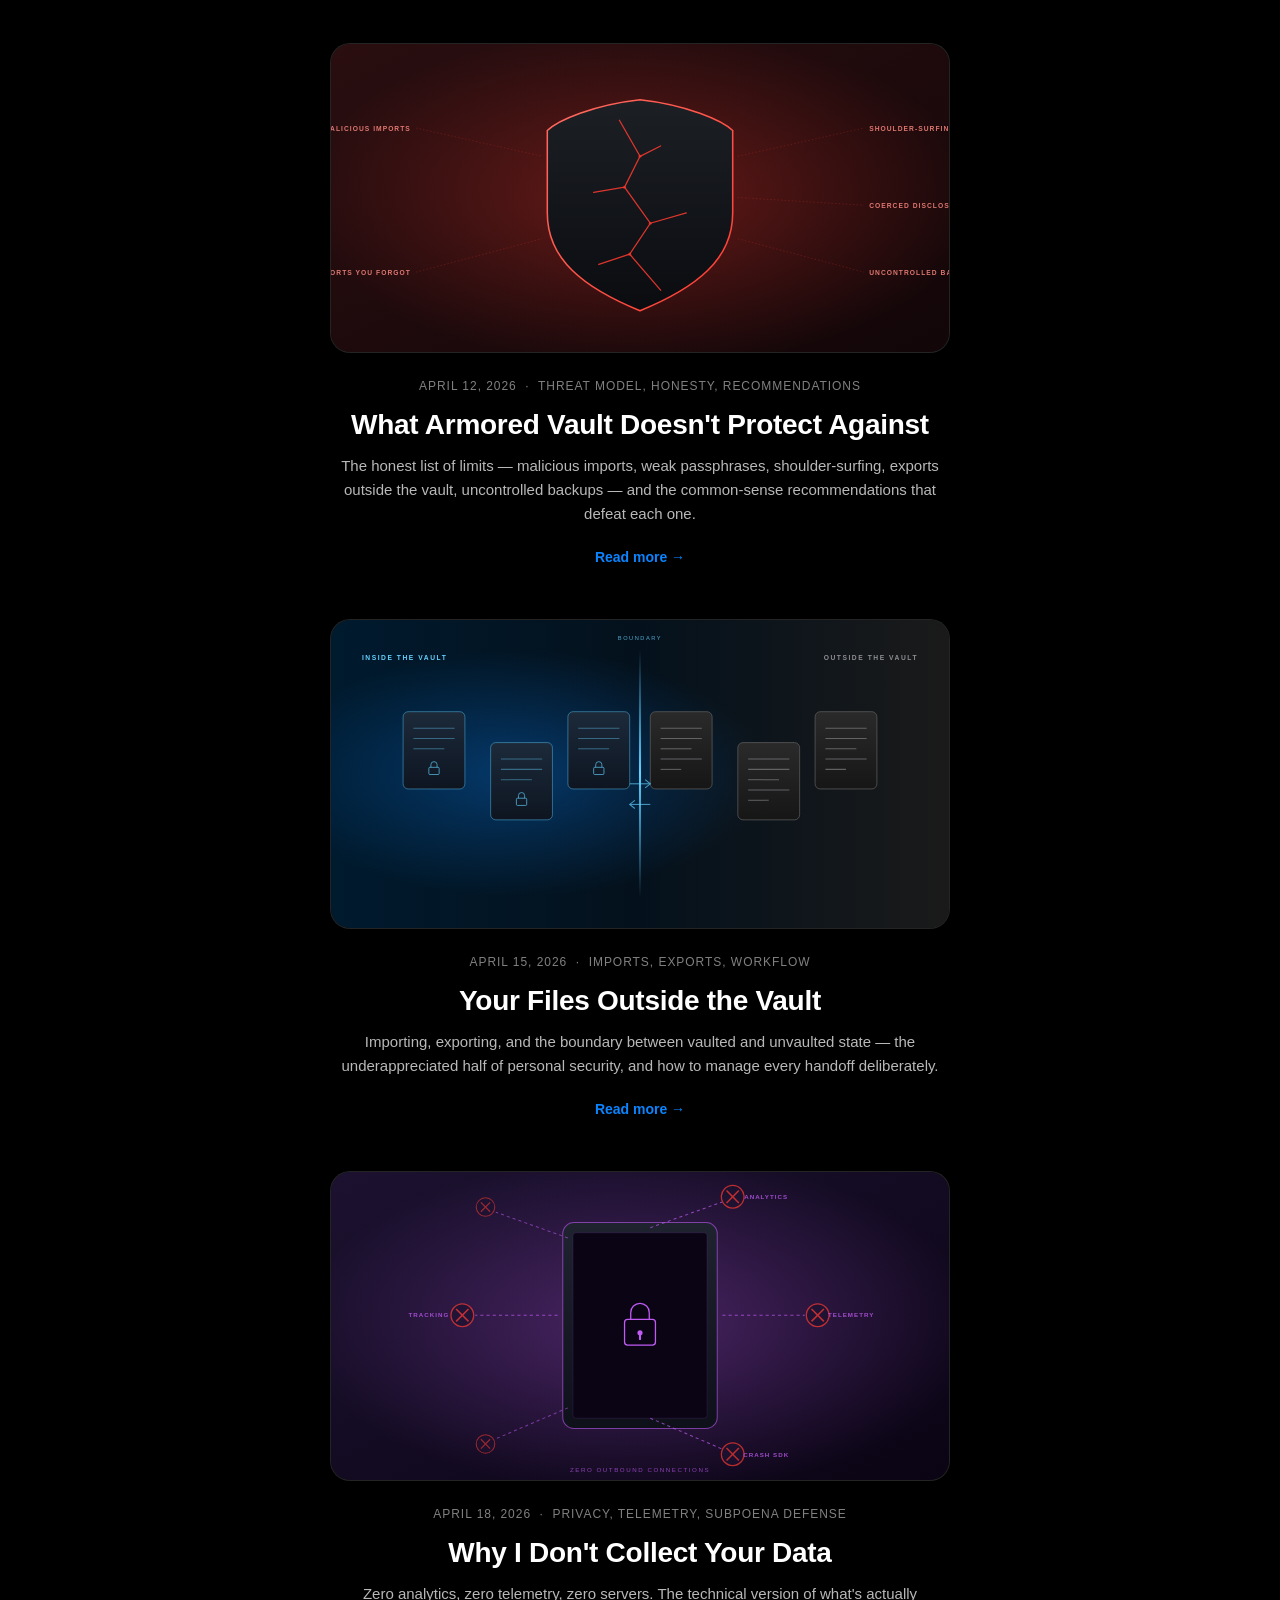
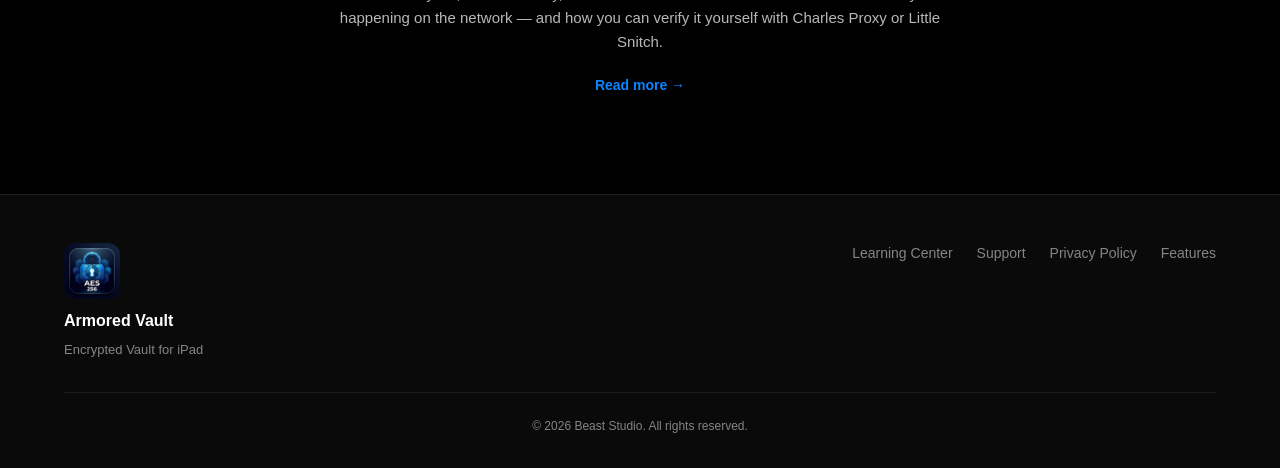
==== commit 47c378ac: "Double nav app icon size (20→40 nav, 28→56 footer) Co-Authored-By: Claude Opus 4.7 <noreply@anthropi" ====
--- a/learning-center.html
+++ b/learning-center.html
@@ -7,7 +7,7 @@
     <meta name="description" content="The Armored Vault Learning Center — five plain-language articles on encryption architecture, passphrases, real-world threats, the boundary between vaulted and unvaulted files, and why no data is ever collected.">
     <link rel="icon" type="image/png" href="assets/app-icon.png">
     <link rel="apple-touch-icon" href="assets/app-icon.png">
-    <link rel="stylesheet" href="style.css?v=20260426b">
+    <link rel="stylesheet" href="style.css?v=20260426c">
 </head>
 <body>
 
--- a/style.css
+++ b/style.css
@@ -84,15 +84,15 @@
 }
 .nav-lock { font-size: 20px; }
 .nav-icon {
-    width: 20px;
-    height: 20px;
-    border-radius: 4px;
+    width: 40px;
+    height: 40px;
+    border-radius: 9px;
     display: block;
 }
 .footer-brand .nav-icon {
-    width: 28px;
-    height: 28px;
-    border-radius: 6px;
+    width: 56px;
+    height: 56px;
+    border-radius: 12px;
     margin-bottom: 8px;
 }
 .nav-links {
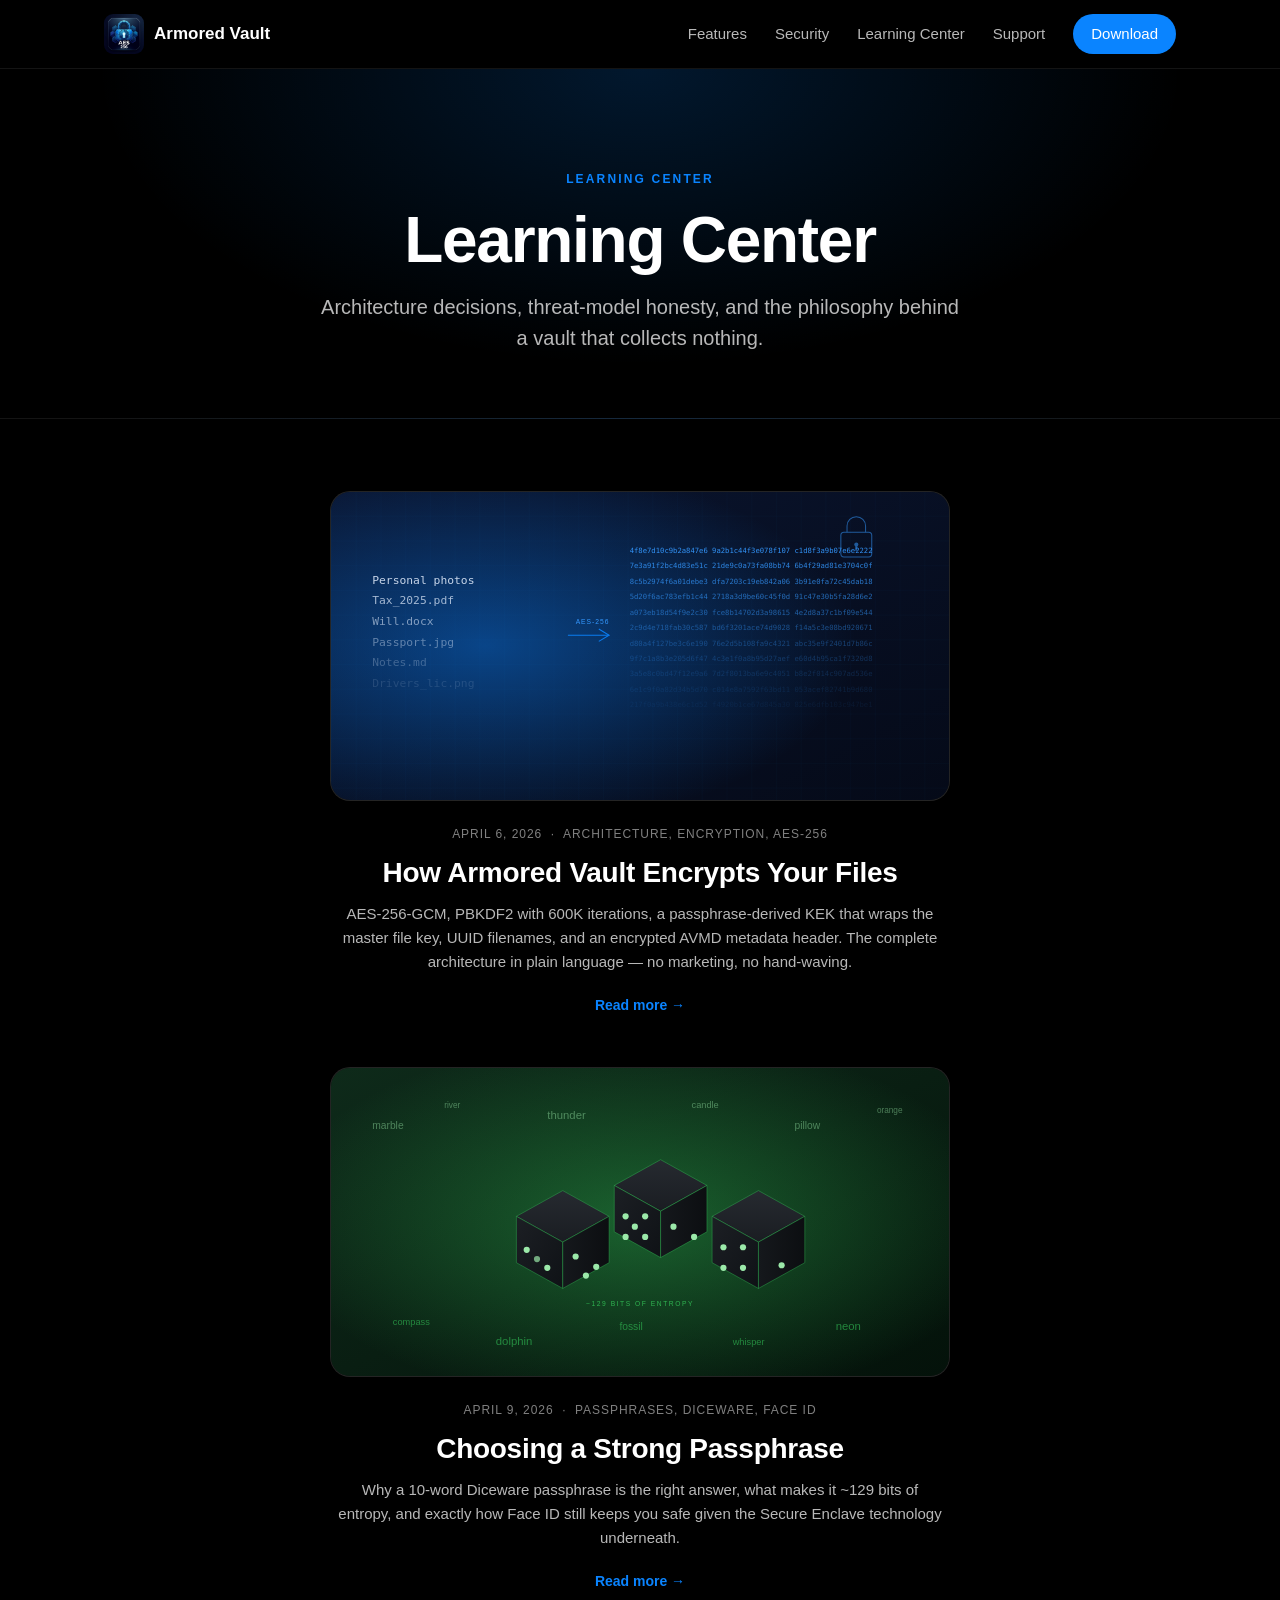
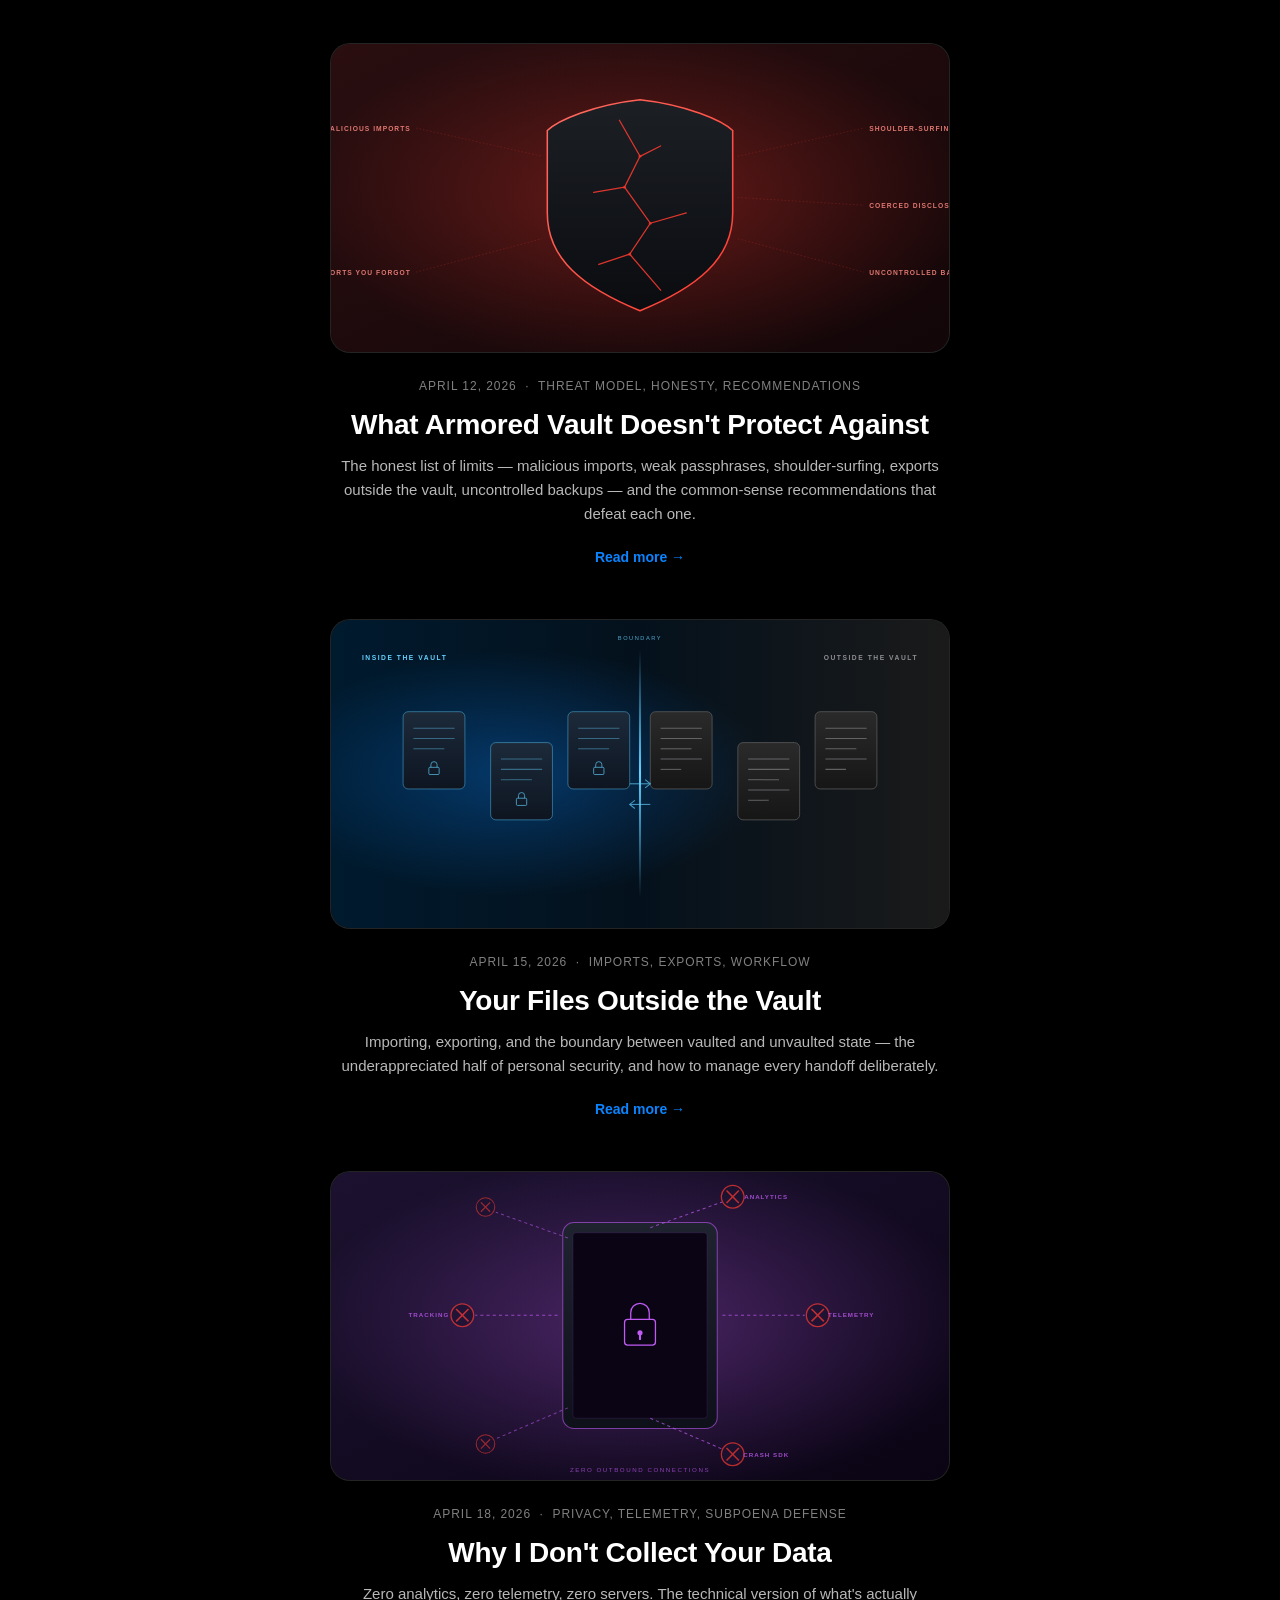
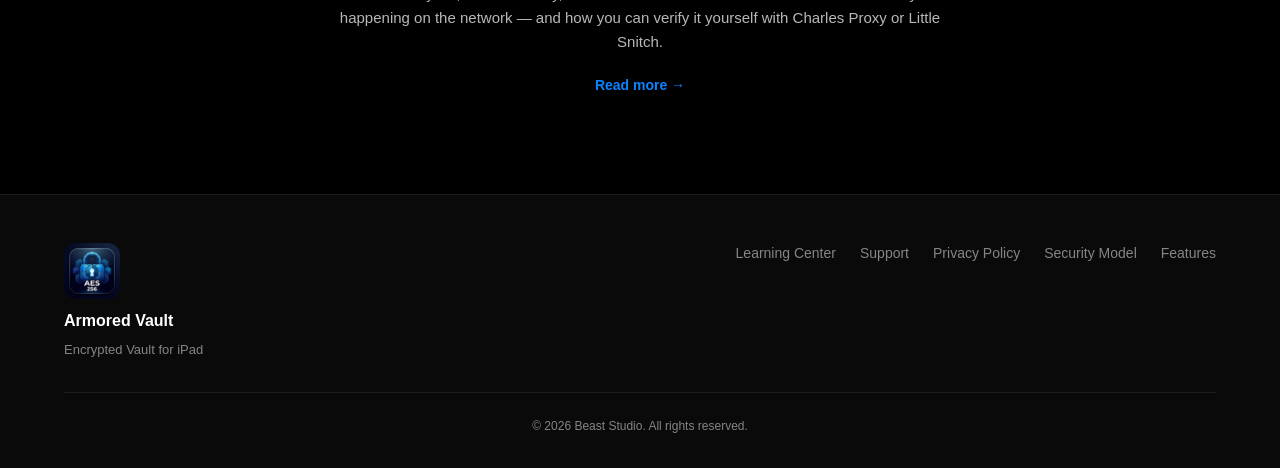
==== commit 4ebc227a: "EULA v1.1; new Security Model page; privacy scope clarification EULA v1.1: §3(f) and §3(g) added — A" ====
--- a/learning-center.html
+++ b/learning-center.html
@@ -7,7 +7,7 @@
     <meta name="description" content="The Armored Vault Learning Center — five plain-language articles on encryption architecture, passphrases, real-world threats, the boundary between vaulted and unvaulted files, and why no data is ever collected.">
     <link rel="icon" type="image/png" href="assets/app-icon.png">
     <link rel="apple-touch-icon" href="assets/app-icon.png">
-    <link rel="stylesheet" href="style.css?v=20260426c">
+    <link rel="stylesheet" href="style.css?v=20260426e">
 </head>
 <body>
 
@@ -18,6 +18,9 @@
             <img class="nav-icon" src="assets/app-icon.png" alt="">
             <span>Armored Vault</span>
         </a>
+        <button class="nav-toggle" aria-label="Toggle menu" aria-expanded="false">
+            <span></span><span></span><span></span>
+        </button>
         <nav class="nav-links">
             <a href="index.html#features">Features</a>
             <a href="index.html#security">Security</a>
@@ -116,6 +119,7 @@
             <a href="learning-center.html">Learning Center</a>
             <a href="support.html">Support</a>
             <a href="privacy.html">Privacy Policy</a>
+            <a href="security.html">Security Model</a>
             <a href="index.html#features">Features</a>
         </nav>
     </div>
@@ -124,5 +128,6 @@
     </div>
 </footer>
 
+<script src="assets/nav.js"></script>
 </body>
 </html>
--- a/style.css
+++ b/style.css
@@ -73,6 +73,7 @@
     align-items: center;
     justify-content: space-between;
     gap: 20px;
+    position: relative;
 }
 .nav-brand {
     color: var(--text);
@@ -94,6 +95,14 @@
     height: 56px;
     border-radius: 12px;
     margin-bottom: 8px;
+}
+.brand-mark {
+    width: clamp(72px, 10vw, 96px);
+    height: clamp(72px, 10vw, 96px);
+    border-radius: 20px;
+    box-shadow: var(--shadow-sm);
+    margin: 0 auto 20px;
+    display: block;
 }
 .nav-links {
     display: flex;
@@ -114,6 +123,30 @@
     font-weight: 600;
 }
 .nav-cta:hover { background: var(--accent-hi); color: #fff !important; }
+.nav-toggle {
+    display: none;
+    background: transparent;
+    border: 0;
+    padding: 0;
+    width: 40px;
+    height: 40px;
+    cursor: pointer;
+    flex-direction: column;
+    justify-content: center;
+    align-items: center;
+    gap: 6px;
+}
+.nav-toggle span {
+    display: block;
+    width: 22px;
+    height: 2px;
+    background: var(--text);
+    border-radius: 2px;
+    transition: transform 0.2s ease, opacity 0.2s ease;
+}
+.nav-toggle.is-open span:nth-child(1) { transform: translateY(8px) rotate(45deg); }
+.nav-toggle.is-open span:nth-child(2) { opacity: 0; }
+.nav-toggle.is-open span:nth-child(3) { transform: translateY(-8px) rotate(-45deg); }
 
 /* ═══════════════════ HERO ═══════════════════ */
 .hero {
@@ -665,7 +698,39 @@
 
 /* ═══════════════════ RESPONSIVE ═══════════════════ */
 @media (max-width: 880px) {
-    .nav-links a:not(.nav-cta) { display: none; }
+    .nav-toggle { display: flex; }
+    .nav-links {
+        display: none;
+        position: absolute;
+        top: 100%;
+        left: 0;
+        right: 0;
+        flex-direction: column;
+        align-items: stretch;
+        gap: 0;
+        background: rgba(0,0,0,0.96);
+        backdrop-filter: saturate(180%) blur(20px);
+        -webkit-backdrop-filter: saturate(180%) blur(20px);
+        padding: 8px var(--pad) 20px;
+        border-bottom: 1px solid var(--border);
+    }
+    .nav-links.is-open { display: flex; }
+    .nav-links a {
+        padding: 16px 0;
+        font-size: 17px;
+        color: var(--text);
+        border-bottom: 1px solid var(--border);
+    }
+    .nav-links a:last-child { border-bottom: none; }
+    .nav-cta {
+        margin-top: 12px;
+        text-align: center;
+        background: var(--accent) !important;
+        color: #fff !important;
+        border-radius: 999px;
+        padding: 14px 18px !important;
+    }
+
     .hero-inner {
         grid-template-columns: 1fr;
         gap: 40px;
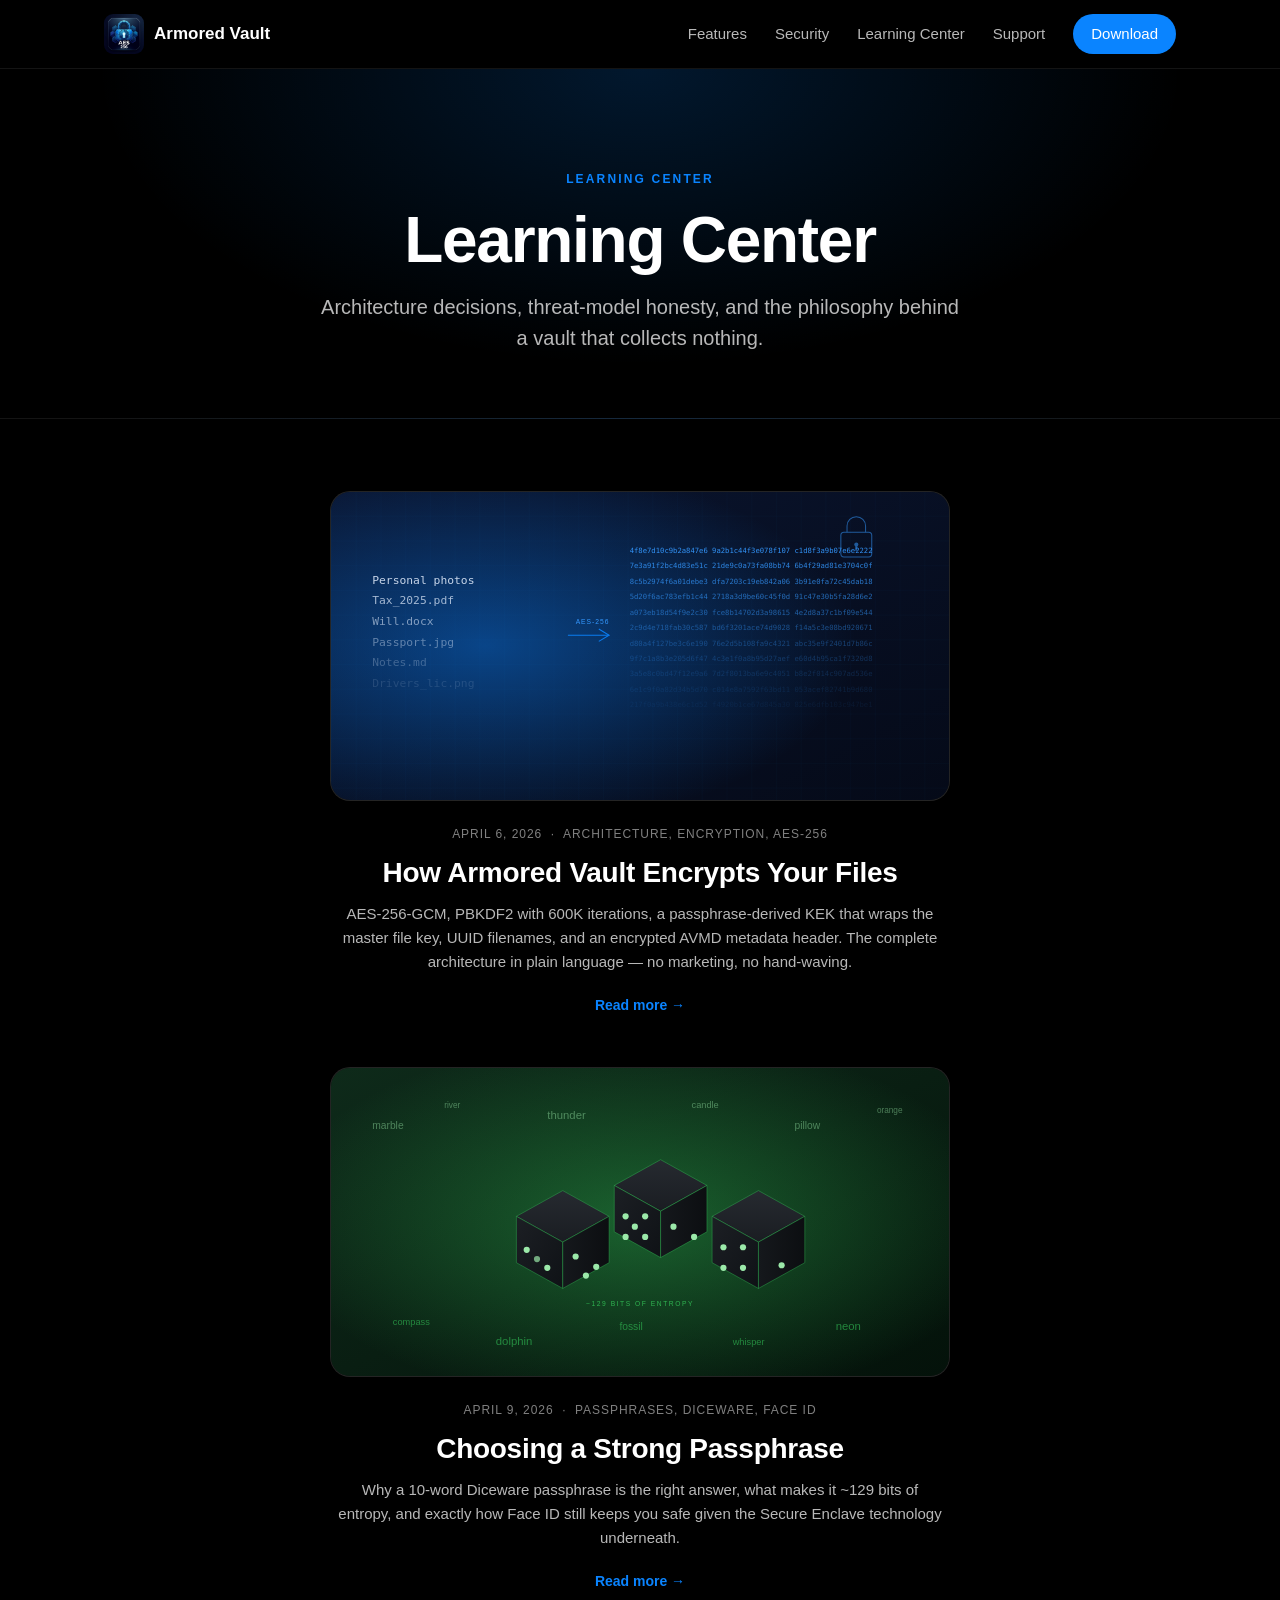
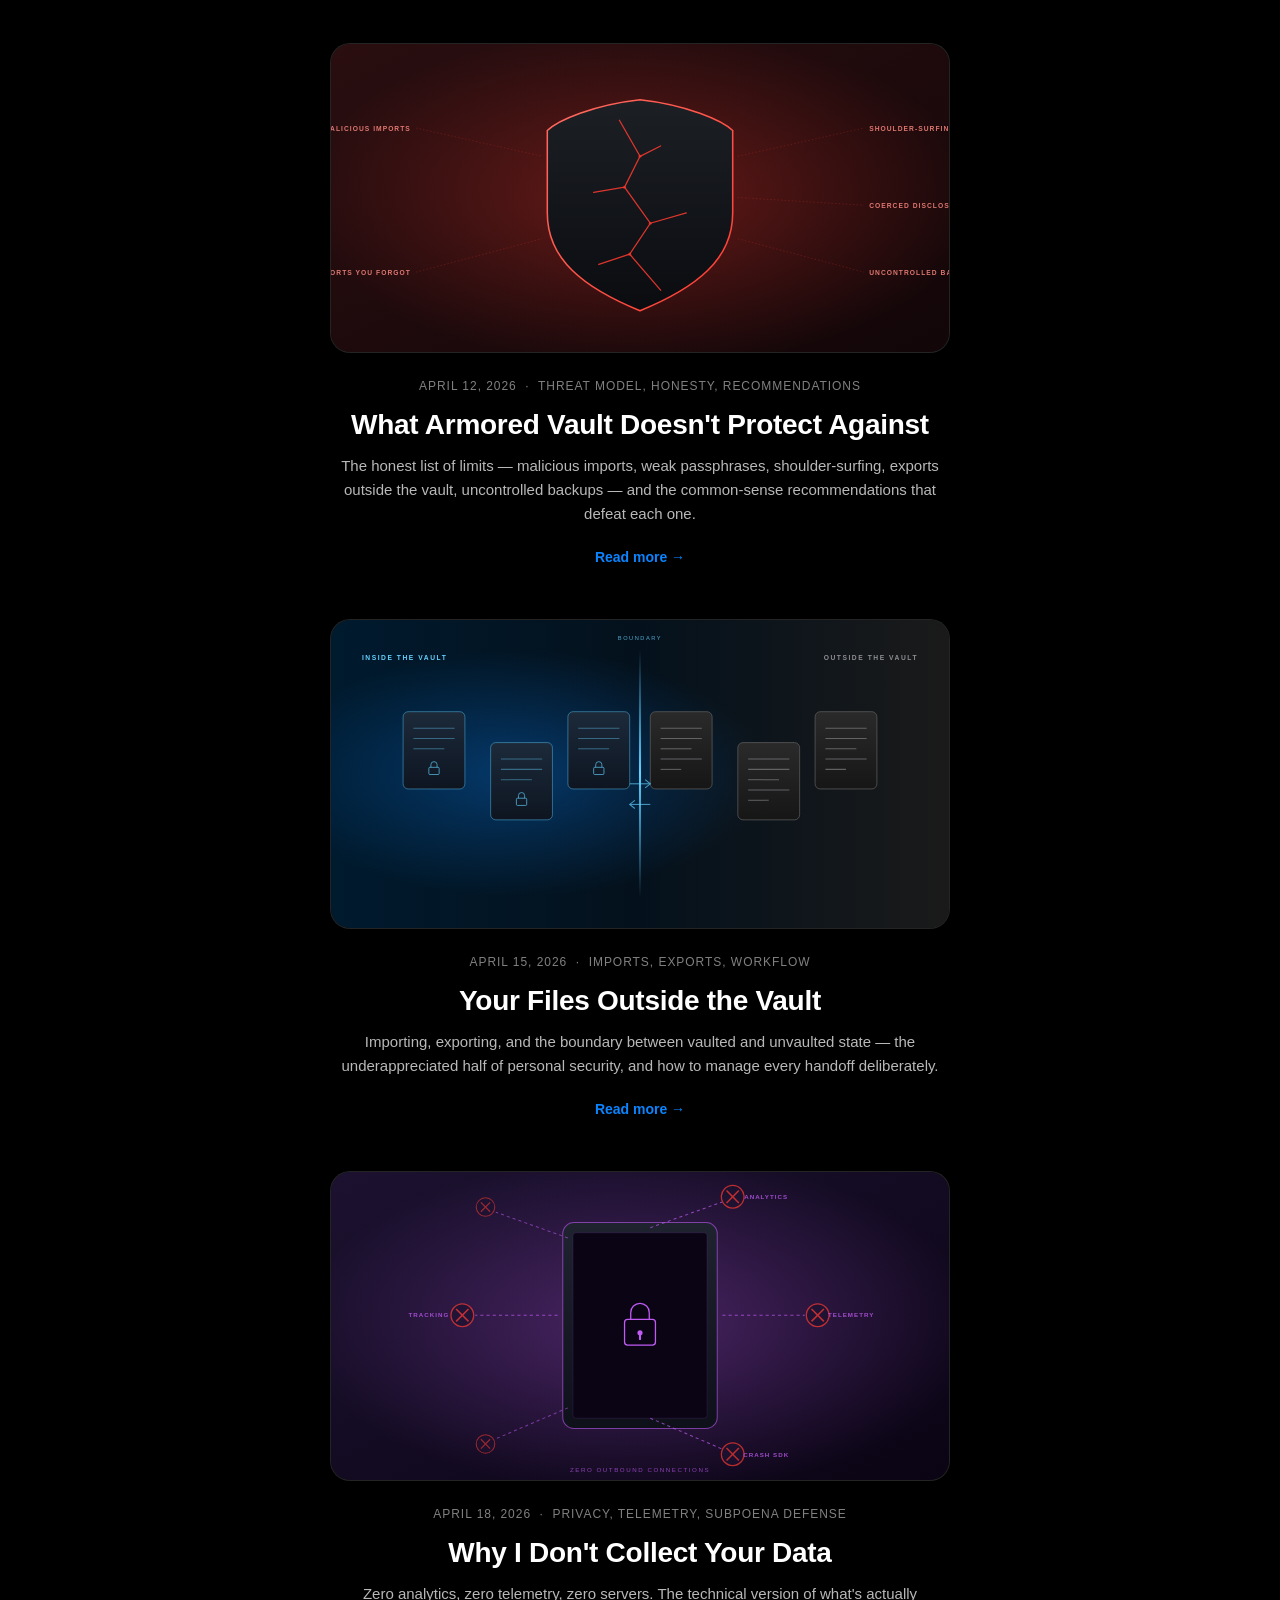
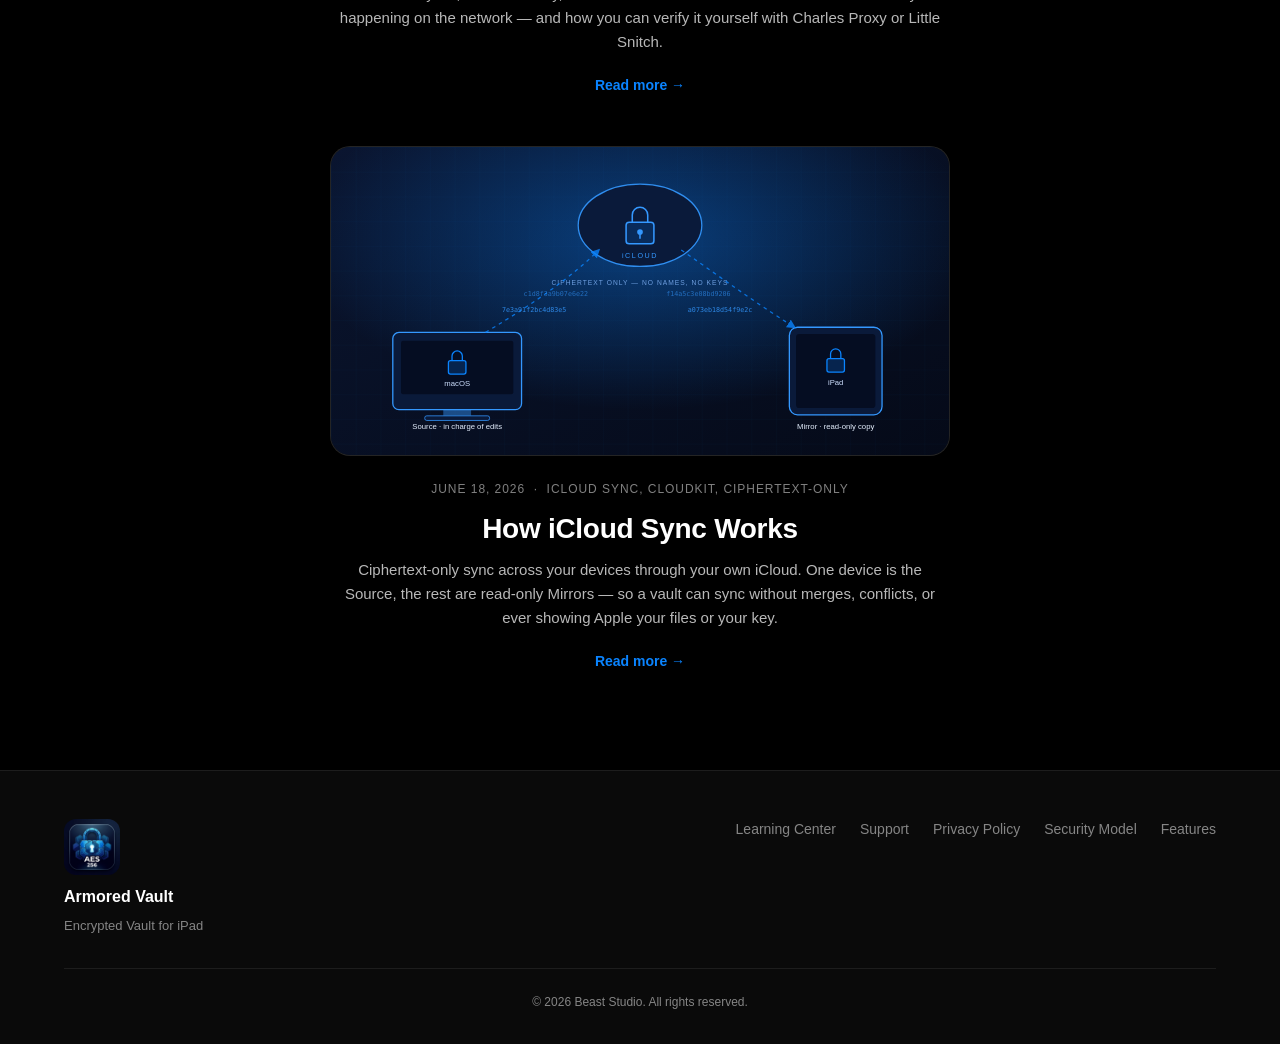
==== commit e382d675: "Learning Center: add 'How iCloud Sync Works' (article 6) New ciphertext-only iCloud sync explainer i" ====
--- a/learning-center.html
+++ b/learning-center.html
@@ -4,7 +4,7 @@
     <meta charset="UTF-8">
     <meta name="viewport" content="width=device-width, initial-scale=1.0">
     <title>Learning Center — Armored Vault</title>
-    <meta name="description" content="The Armored Vault Learning Center — five plain-language articles on encryption architecture, passphrases, real-world threats, the boundary between vaulted and unvaulted files, and why no data is ever collected.">
+    <meta name="description" content="The Armored Vault Learning Center — six plain-language articles on encryption architecture, passphrases, real-world threats, the boundary between vaulted and unvaulted files, why no data is ever collected, and how ciphertext-only iCloud sync works.">
     <link rel="icon" type="image/png" href="assets/app-icon.png">
     <link rel="apple-touch-icon" href="assets/app-icon.png">
     <link rel="stylesheet" href="style.css?v=20260426e">
@@ -104,6 +104,18 @@
             </div>
         </a>
 
+        <a class="lc-post" href="learning/06-how-icloud-sync-works.html">
+            <div class="lc-post-media">
+                <img src="learning/images/06-sync.svg" alt="An encrypted vault syncing between a Mac and an iPad through iCloud" loading="lazy">
+            </div>
+            <div class="lc-post-body">
+                <p class="lc-post-meta">June 18, 2026 &nbsp;·&nbsp; iCloud Sync, CloudKit, Ciphertext-Only</p>
+                <h2 class="lc-post-title">How iCloud Sync Works</h2>
+                <p class="lc-post-excerpt">Ciphertext-only sync across your devices through your own iCloud. One device is the Source, the rest are read-only Mirrors — so a vault can sync without merges, conflicts, or ever showing Apple your files or your key.</p>
+                <span class="lc-post-cta">Read more &rarr;</span>
+            </div>
+        </a>
+
     </div>
 </section>
 
